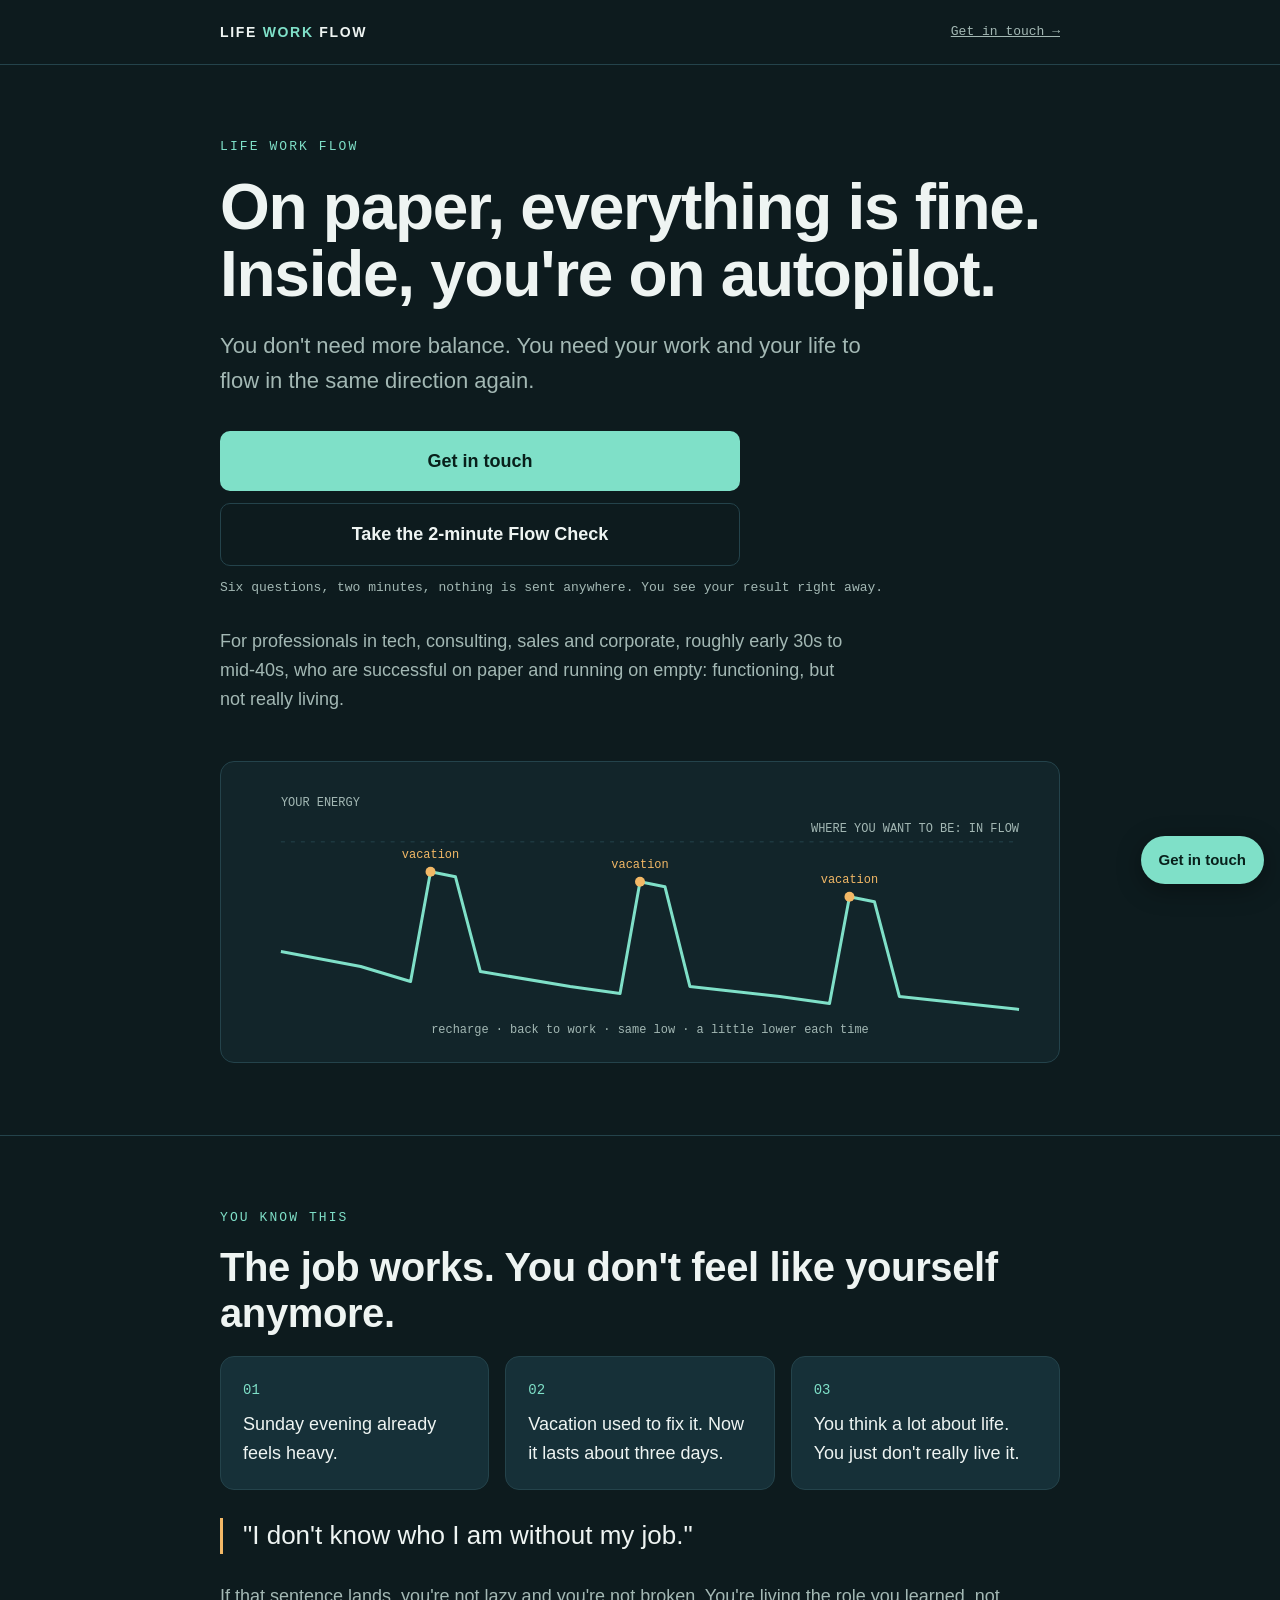
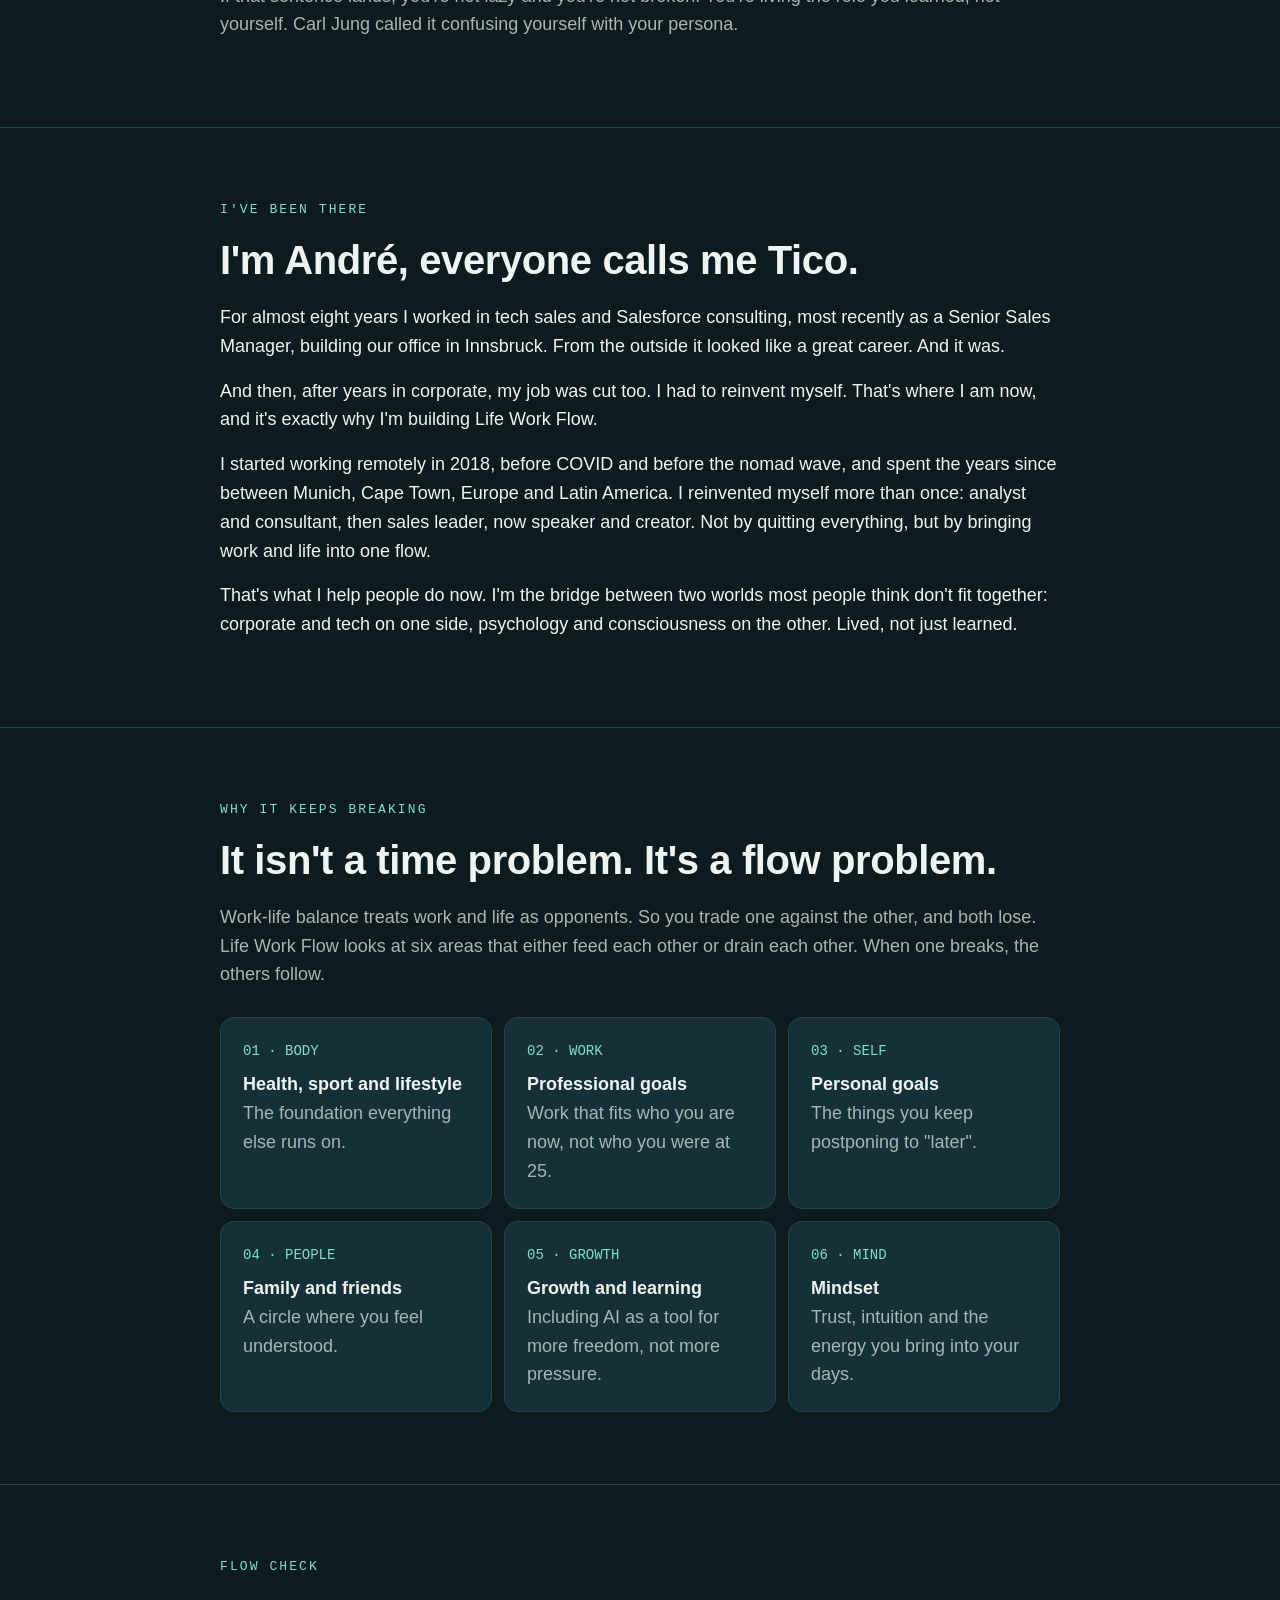
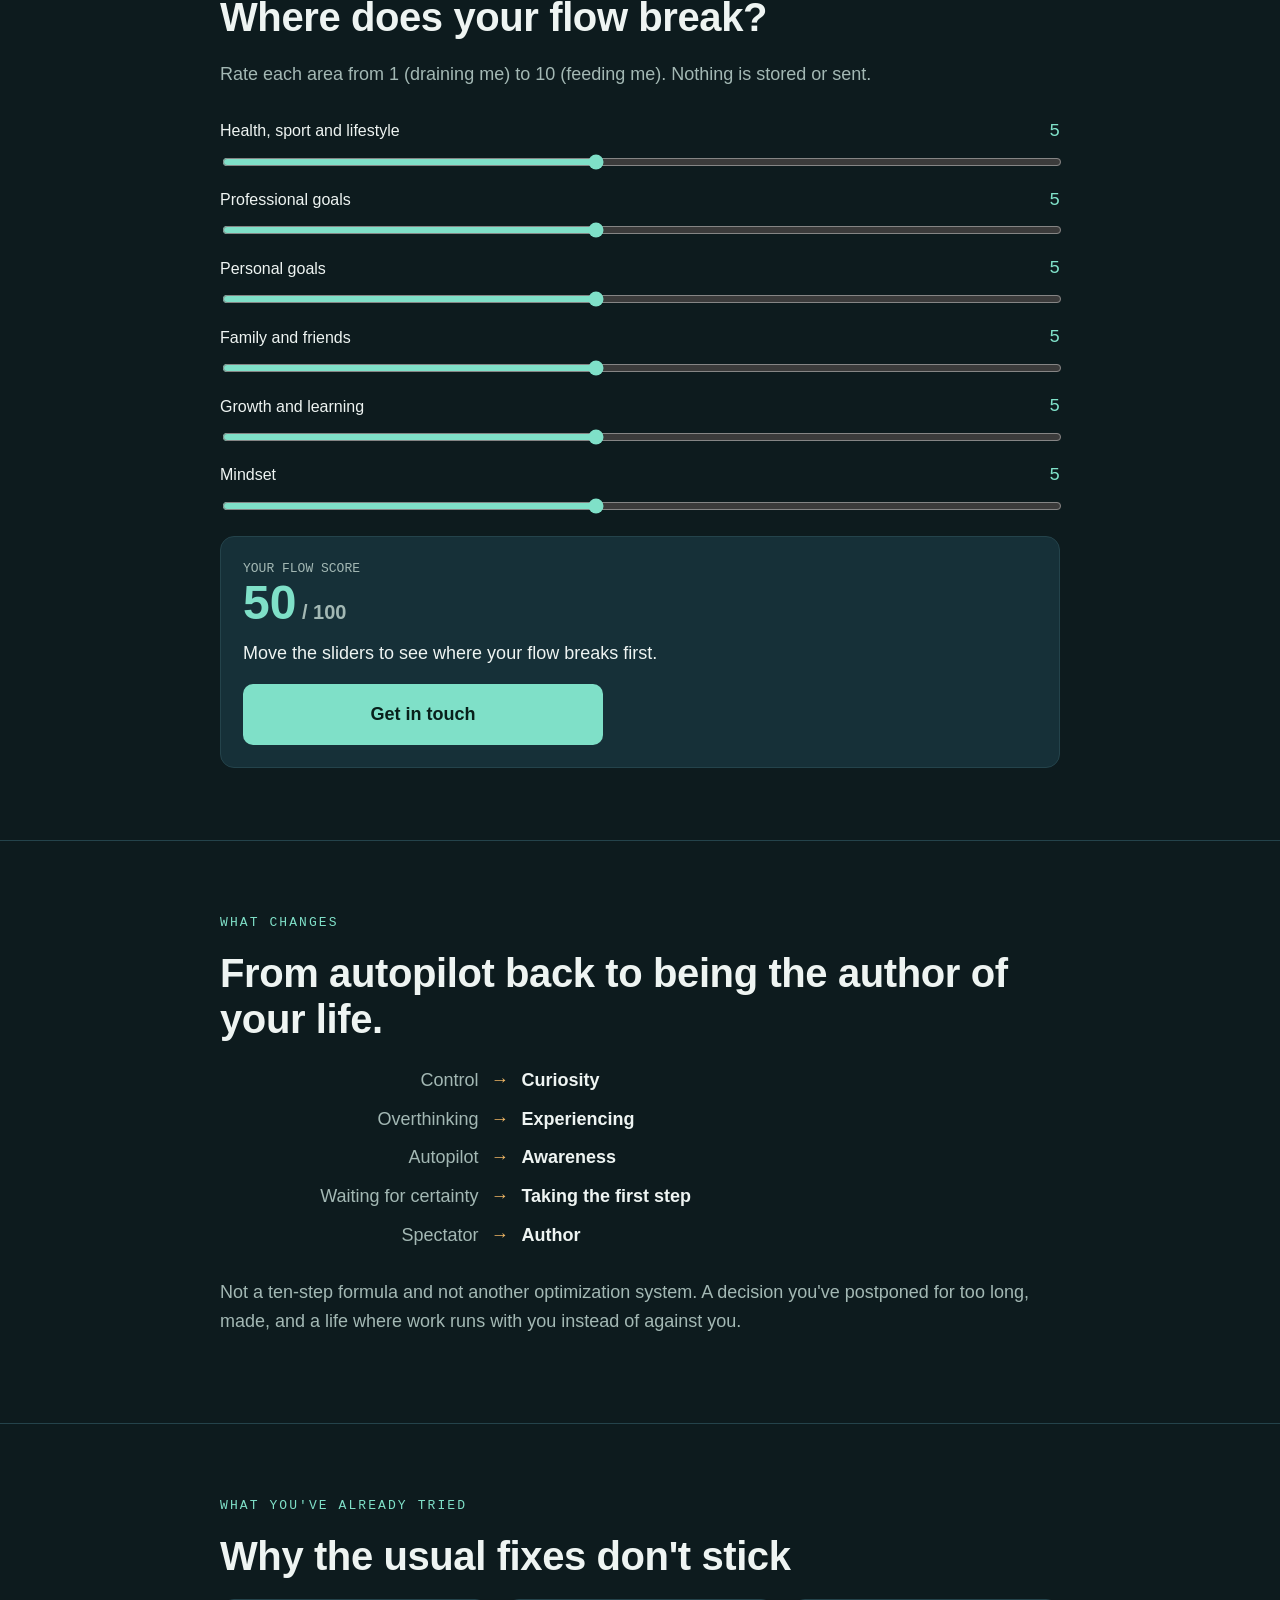
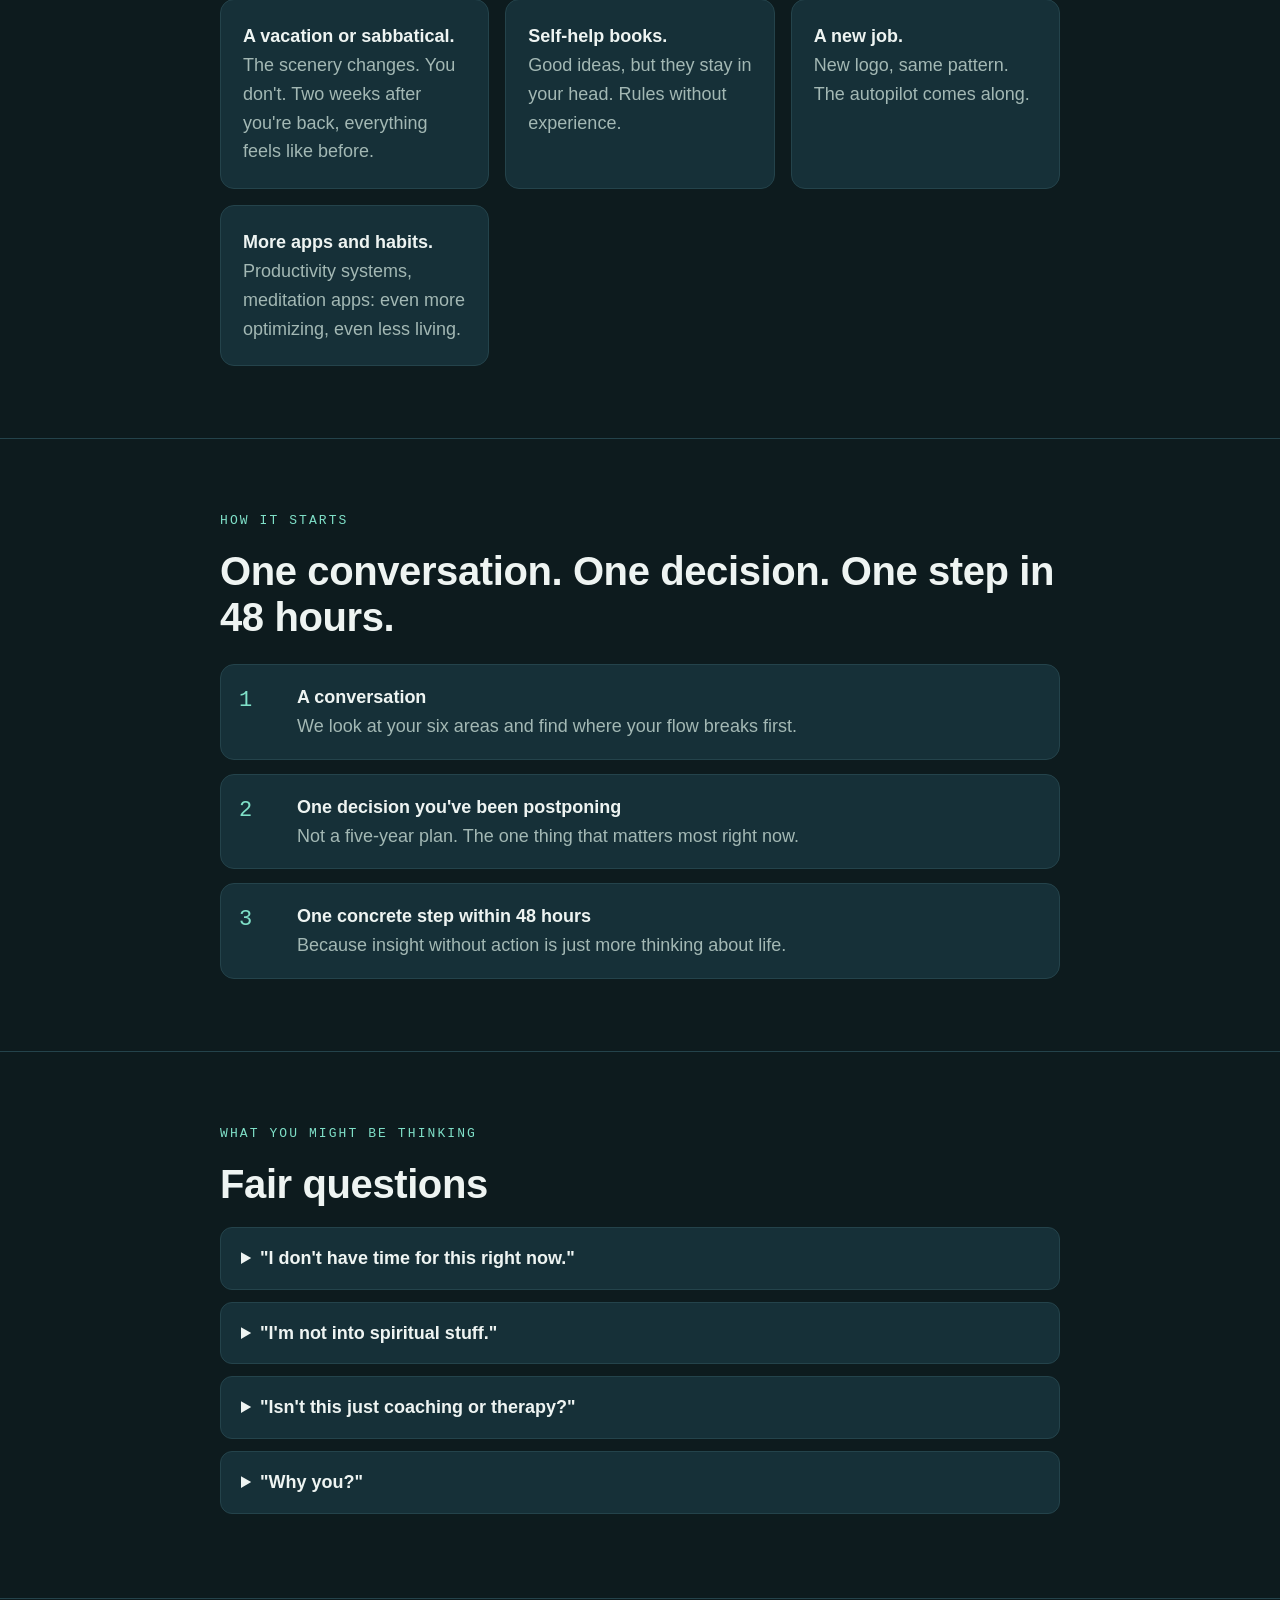
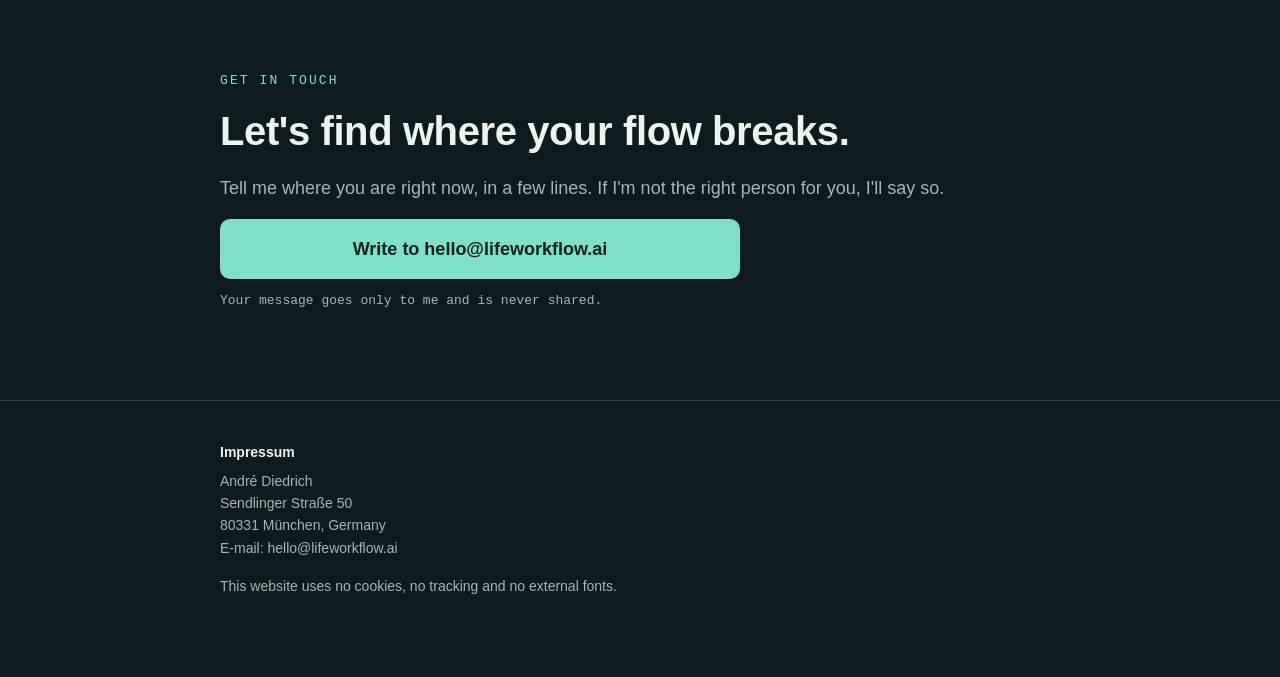
==== index.html @ 4c70ca03 "Life Work Flow landing page" ====
<!doctype html>
<html lang="en">
<head>
  <meta charset="utf-8">
  <meta name="viewport" content="width=device-width, initial-scale=1">
  <title>Life Work Flow · Tico Diedrich</title>
  <meta name="description" content="On paper, everything is fine. Inside, you're on autopilot. Life Work Flow helps successful professionals get off autopilot and bring work and life into one flow.">
  <style>
    :root {
      --bg: #0d1b1e;
      --bg2: #12252a;
      --card: #163038;
      --ink: #eef4f2;
      --muted: #a3b8b4;
      --accent: #7fe0c8;
      --warm: #f2b866;
      --line: #24434b;
      --mono: ui-monospace, "SF Mono", Menlo, Consolas, monospace;
    }
    * { box-sizing: border-box; }
    html { scroll-behavior: smooth; }
    body {
      margin: 0; background: var(--bg); color: var(--ink);
      font-family: -apple-system, BlinkMacSystemFont, "Segoe UI", Roboto, "Helvetica Neue", Arial, sans-serif;
      font-size: 18px; line-height: 1.6;
    }
    a { color: var(--accent); }
    .wrap { max-width: 880px; margin: 0 auto; padding: 0 20px; }
    header.top { border-bottom: 1px solid var(--line); }
    header.top .wrap { display: flex; justify-content: space-between; align-items: center; height: 64px; }
    .brand { font-weight: 700; letter-spacing: .12em; font-size: 14px; }
    .brand span { color: var(--accent); }
    section { padding: 72px 0; border-bottom: 1px solid var(--line); }
    .eyebrow { font-family: var(--mono); color: var(--accent); font-size: 13px; letter-spacing: .16em; text-transform: uppercase; margin: 0 0 16px; }
    h1 { font-size: clamp(40px, 7vw, 64px); line-height: 1.05; letter-spacing: -.02em; margin: 0 0 20px; }
    h2 { font-size: clamp(28px, 4.5vw, 40px); line-height: 1.15; margin: 0 0 20px; letter-spacing: -.01em; }
    .lead { font-size: 22px; color: var(--muted); margin: 0 0 32px; max-width: 680px; }
    p { margin: 0 0 16px; }
    .muted { color: var(--muted); }
    .small { font-family: var(--mono); font-size: 13px; color: var(--muted); }
    .btns { display: grid; gap: 12px; max-width: 520px; margin: 0 0 12px; }
    .btn { display: block; text-align: center; padding: 16px 20px; border-radius: 10px; font-weight: 600; text-decoration: none; }
    .btn.primary { background: var(--accent); color: #08201b; }
    .btn.ghost { border: 1px solid var(--line); color: var(--ink); }
    .btn:hover { filter: brightness(1.08); }
    .for { margin-top: 28px; max-width: 640px; }
    .chart { margin-top: 48px; background: var(--bg2); border: 1px solid var(--line); border-radius: 14px; padding: 20px; }
    .chart svg { width: 100%; height: auto; display: block; }
    .grid3 { display: grid; gap: 16px; grid-template-columns: repeat(auto-fit, minmax(230px, 1fr)); }
    .card { background: var(--card); border: 1px solid var(--line); border-radius: 14px; padding: 22px; }
    .num { font-family: var(--mono); color: var(--accent); font-size: 14px; display: block; margin-bottom: 8px; }
    .quote { font-size: 26px; line-height: 1.35; border-left: 3px solid var(--warm); padding-left: 20px; margin: 28px 0; }
    .pillars { display: grid; gap: 12px; grid-template-columns: repeat(auto-fit, minmax(250px, 1fr)); margin-top: 28px; }
    .check { margin-top: 28px; }
    .row { display: grid; grid-template-columns: 1fr 52px; gap: 6px 14px; align-items: center; margin-bottom: 14px; }
    .row label { font-size: 16px; }
    .row output { font-family: var(--mono); color: var(--accent); text-align: right; }
    .row input { grid-column: 1 / -1; width: 100%; accent-color: var(--accent); }
    .result { margin-top: 20px; background: var(--card); border: 1px solid var(--line); border-radius: 14px; padding: 22px; }
    .score { font-size: 48px; font-weight: 700; color: var(--accent); line-height: 1; }
    .shift { display: grid; grid-template-columns: 1fr auto 1fr; gap: 10px 16px; align-items: center; margin-top: 24px; max-width: 560px; }
    .shift .from { color: var(--muted); text-align: right; }
    .shift .arrow { color: var(--warm); font-family: var(--mono); }
    .shift .to { font-weight: 600; }
    .steps { counter-reset: s; display: grid; gap: 14px; margin-top: 24px; }
    .step { display: grid; grid-template-columns: 44px 1fr; gap: 14px; background: var(--card); border: 1px solid var(--line); border-radius: 14px; padding: 18px; }
    .step b { display: block; }
    .step .n { font-family: var(--mono); color: var(--accent); font-size: 22px; }
    details { background: var(--card); border: 1px solid var(--line); border-radius: 12px; padding: 16px 20px; margin-bottom: 12px; }
    summary { cursor: pointer; font-weight: 600; }
    details p { margin: 12px 0 0; color: var(--muted); }
    .final { text-align: left; }
    footer { padding: 40px 0 64px; color: var(--muted); font-size: 14px; }
    footer h3 { color: var(--ink); font-size: 14px; margin: 0 0 6px; }
    .floating { position: fixed; right: 16px; bottom: 16px; background: var(--accent); color: #08201b; padding: 12px 18px; border-radius: 999px; font-weight: 600; text-decoration: none; box-shadow: 0 6px 24px rgba(0,0,0,.35); font-size: 15px; }
    @media (max-width: 520px) { body { font-size: 17px; } .quote { font-size: 22px; } .floating { left: 16px; text-align: center; } }
  </style>
</head>
<body>
  <header class="top">
    <div class="wrap">
      <div class="brand">LIFE <span>WORK</span> FLOW</div>
      <a href="#call" class="small">Get in touch →</a>
    </div>
  </header>

  <!-- 1. Hero -->
  <section>
    <div class="wrap">
      <p class="eyebrow">Life Work Flow</p>
      <h1>On paper, everything is fine.<br>Inside, you're on autopilot.</h1>
      <p class="lead">You don't need more balance. You need your work and your life to flow in the same direction again.</p>
      <div class="btns">
        <a class="btn primary" href="#call">Get in touch</a>
        <a class="btn ghost" href="#check">Take the 2-minute Flow Check</a>
      </div>
      <p class="small">Six questions, two minutes, nothing is sent anywhere. You see your result right away.</p>
      <p class="for muted">For professionals in tech, consulting, sales and corporate, roughly early 30s to mid-40s, who are successful on paper and running on empty: functioning, but not really living.</p>

      <div class="chart" aria-label="Energy over a year: a vacation recharges you, then you crash back to the same low.">
        <svg viewBox="0 0 800 260" role="img">
          <line x1="40" y1="60" x2="780" y2="60" stroke="#24434b" stroke-dasharray="4 6"/>
          <text x="780" y="50" fill="#a3b8b4" font-family="ui-monospace, Menlo, monospace" font-size="12" text-anchor="end">WHERE YOU WANT TO BE: IN FLOW</text>
          <text x="40" y="24" fill="#a3b8b4" font-family="ui-monospace, Menlo, monospace" font-size="12">YOUR ENERGY</text>
          <polyline fill="none" stroke="#7fe0c8" stroke-width="3" stroke-linejoin="round"
            points="40,170 120,185 170,200 190,90 215,95 240,190 330,205 380,212 400,100 425,105 450,205 540,215 590,222 610,115 635,120 660,215 780,228"/>
          <g fill="#f2b866" font-family="ui-monospace, Menlo, monospace" font-size="12" text-anchor="middle">
            <circle cx="190" cy="90" r="5"/><text x="190" y="76">vacation</text>
            <circle cx="400" cy="100" r="5"/><text x="400" y="86">vacation</text>
            <circle cx="610" cy="115" r="5"/><text x="610" y="101">vacation</text>
          </g>
          <text x="410" y="252" fill="#a3b8b4" font-family="ui-monospace, Menlo, monospace" font-size="12" text-anchor="middle">recharge · back to work · same low · a little lower each time</text>
        </svg>
      </div>
    </div>
  </section>

  <!-- 2. Recognition -->
  <section>
    <div class="wrap">
      <p class="eyebrow">You know this</p>
      <h2>The job works. You don't feel like yourself anymore.</h2>
      <div class="grid3">
        <div class="card"><span class="num">01</span>Sunday evening already feels heavy.</div>
        <div class="card"><span class="num">02</span>Vacation used to fix it. Now it lasts about three days.</div>
        <div class="card"><span class="num">03</span>You think a lot about life. You just don't really live it.</div>
      </div>
      <p class="quote">"I don't know who I am without my job."</p>
      <p class="muted">If that sentence lands, you're not lazy and you're not broken. You're living the role you learned, not yourself. Carl Jung called it confusing yourself with your persona.</p>
    </div>
  </section>

  <!-- 3. Story -->
  <section>
    <div class="wrap">
      <p class="eyebrow">I've been there</p>
      <h2>I'm André, everyone calls me Tico.</h2>
      <p>For almost eight years I worked in tech sales and Salesforce consulting, most recently as a Senior Sales Manager, building our office in Innsbruck. From the outside it looked like a great career. And it was.</p>
      <p>And then, after years in corporate, my job was cut too. I had to reinvent myself. That's where I am now, and it's exactly why I'm building Life Work Flow.</p>
      <p>I started working remotely in 2018, before COVID and before the nomad wave, and spent the years since between Munich, Cape Town, Europe and Latin America. I reinvented myself more than once: analyst and consultant, then sales leader, now speaker and creator. Not by quitting everything, but by bringing work and life into one flow.</p>
      <p>That's what I help people do now. I'm the bridge between two worlds most people think don't fit together: corporate and tech on one side, psychology and consciousness on the other. Lived, not just learned.</p>
    </div>
  </section>

  <!-- 4. The model -->
  <section>
    <div class="wrap">
      <p class="eyebrow">Why it keeps breaking</p>
      <h2>It isn't a time problem. It's a flow problem.</h2>
      <p class="muted">Work-life balance treats work and life as opponents. So you trade one against the other, and both lose. Life Work Flow looks at six areas that either feed each other or drain each other. When one breaks, the others follow.</p>
      <div class="pillars">
        <div class="card"><span class="num">01 · BODY</span><b>Health, sport and lifestyle</b><br><span class="muted">The foundation everything else runs on.</span></div>
        <div class="card"><span class="num">02 · WORK</span><b>Professional goals</b><br><span class="muted">Work that fits who you are now, not who you were at 25.</span></div>
        <div class="card"><span class="num">03 · SELF</span><b>Personal goals</b><br><span class="muted">The things you keep postponing to "later".</span></div>
        <div class="card"><span class="num">04 · PEOPLE</span><b>Family and friends</b><br><span class="muted">A circle where you feel understood.</span></div>
        <div class="card"><span class="num">05 · GROWTH</span><b>Growth and learning</b><br><span class="muted">Including AI as a tool for more freedom, not more pressure.</span></div>
        <div class="card"><span class="num">06 · MIND</span><b>Mindset</b><br><span class="muted">Trust, intuition and the energy you bring into your days.</span></div>
      </div>
    </div>
  </section>

  <!-- 5. Flow Check -->
  <section id="check">
    <div class="wrap">
      <p class="eyebrow">Flow Check</p>
      <h2>Where does your flow break?</h2>
      <p class="muted">Rate each area from 1 (draining me) to 10 (feeding me). Nothing is stored or sent.</p>
      <form class="check" id="flowcheck" oninput="updateCheck()">
        <div class="row"><label for="p1">Health, sport and lifestyle</label><output id="o1">5</output><input type="range" id="p1" min="1" max="10" value="5"></div>
        <div class="row"><label for="p2">Professional goals</label><output id="o2">5</output><input type="range" id="p2" min="1" max="10" value="5"></div>
        <div class="row"><label for="p3">Personal goals</label><output id="o3">5</output><input type="range" id="p3" min="1" max="10" value="5"></div>
        <div class="row"><label for="p4">Family and friends</label><output id="o4">5</output><input type="range" id="p4" min="1" max="10" value="5"></div>
        <div class="row"><label for="p5">Growth and learning</label><output id="o5">5</output><input type="range" id="p5" min="1" max="10" value="5"></div>
        <div class="row"><label for="p6">Mindset</label><output id="o6">5</output><input type="range" id="p6" min="1" max="10" value="5"></div>
      </form>
      <div class="result">
        <div class="small">YOUR FLOW SCORE</div>
        <div class="score"><span id="score">50</span><span class="muted" style="font-size:20px"> / 100</span></div>
        <p id="advice" style="margin-top:12px">Move the sliders to see where your flow breaks first.</p>
        <a class="btn primary" href="#call" style="max-width:360px;margin-top:12px">Get in touch</a>
      </div>
    </div>
  </section>

  <!-- 6. Before / after -->
  <section>
    <div class="wrap">
      <p class="eyebrow">What changes</p>
      <h2>From autopilot back to being the author of your life.</h2>
      <div class="shift">
        <span class="from">Control</span><span class="arrow">→</span><span class="to">Curiosity</span>
        <span class="from">Overthinking</span><span class="arrow">→</span><span class="to">Experiencing</span>
        <span class="from">Autopilot</span><span class="arrow">→</span><span class="to">Awareness</span>
        <span class="from">Waiting for certainty</span><span class="arrow">→</span><span class="to">Taking the first step</span>
        <span class="from">Spectator</span><span class="arrow">→</span><span class="to">Author</span>
      </div>
      <p class="muted" style="margin-top:28px">Not a ten-step formula and not another optimization system. A decision you've postponed for too long, made, and a life where work runs with you instead of against you.</p>
    </div>
  </section>

  <!-- 7. What you've tried -->
  <section>
    <div class="wrap">
      <p class="eyebrow">What you've already tried</p>
      <h2>Why the usual fixes don't stick</h2>
      <div class="grid3">
        <div class="card"><b>A vacation or sabbatical.</b><br><span class="muted">The scenery changes. You don't. Two weeks after you're back, everything feels like before.</span></div>
        <div class="card"><b>Self-help books.</b><br><span class="muted">Good ideas, but they stay in your head. Rules without experience.</span></div>
        <div class="card"><b>A new job.</b><br><span class="muted">New logo, same pattern. The autopilot comes along.</span></div>
        <div class="card"><b>More apps and habits.</b><br><span class="muted">Productivity systems, meditation apps: even more optimizing, even less living.</span></div>
      </div>
    </div>
  </section>

  <!-- 8. How it works -->
  <section>
    <div class="wrap">
      <p class="eyebrow">How it starts</p>
      <h2>One conversation. One decision. One step in 48 hours.</h2>
      <div class="steps">
        <div class="step"><span class="n">1</span><div><b>A conversation</b><span class="muted">We look at your six areas and find where your flow breaks first.</span></div></div>
        <div class="step"><span class="n">2</span><div><b>One decision you've been postponing</b><span class="muted">Not a five-year plan. The one thing that matters most right now.</span></div></div>
        <div class="step"><span class="n">3</span><div><b>One concrete step within 48 hours</b><span class="muted">Because insight without action is just more thinking about life.</span></div></div>
      </div>
    </div>
  </section>

  <!-- 9. Objections -->
  <section>
    <div class="wrap">
      <p class="eyebrow">What you might be thinking</p>
      <h2>Fair questions</h2>
      <details><summary>"I don't have time for this right now."</summary><p>That's usually the clearest sign. If there's no room for one honest conversation, the autopilot is already running the show. We start with what gives you energy back fastest.</p></details>
      <details><summary>"I'm not into spiritual stuff."</summary><p>Neither is this, at least not the vague kind. It's grounded in psychology (Jung, archetypes, the hero's journey) and in a very practical question: what does your week actually look like?</p></details>
      <details><summary>"Isn't this just coaching or therapy?"</summary><p>Therapy works on what's broken and on the past. Most coaching sells hustle and optimization. Life Work Flow is for people who have "nothing wrong" and still feel something missing, and it looks forward.</p></details>
      <details><summary>"Why you?"</summary><p>Because I lived it inside a real career, not instead of one. Remote since 2018, sales leader, years across three continents, and more than one reinvention. I know both worlds, and I'll tell you honestly if I'm not the right person for you.</p></details>
    </div>
  </section>

  <!-- 10. Final CTA -->
  <section id="call" class="final">
    <div class="wrap">
      <p class="eyebrow">Get in touch</p>
      <h2>Let's find where your flow breaks.</h2>
      <p class="muted">Tell me where you are right now, in a few lines. If I'm not the right person for you, I'll say so.</p>
      <div class="btns">
        <a class="btn primary" href="mailto:hello@lifeworkflow.ai?subject=Life%20Work%20Flow">Write to hello@lifeworkflow.ai</a>
      </div>
      <p class="small">Your message goes only to me and is never shared.</p>
    </div>
  </section>

  <footer>
    <div class="wrap">
      <h3>Impressum</h3>
      <p>André Diedrich<br>Sendlinger Straße 50<br>80331 München, Germany<br>E-mail: hello@lifeworkflow.ai</p>
      <p>This website uses no cookies, no tracking and no external fonts.</p>
    </div>
  </footer>

  <a class="floating" href="#call">Get in touch</a>

  <script>
    const names = ["Health, sport and lifestyle", "Professional goals", "Personal goals", "Family and friends", "Growth and learning", "Mindset"];
    function updateCheck() {
      let sum = 0, low = 0, lowVal = 11;
      for (let i = 1; i <= 6; i++) {
        const v = +document.getElementById("p" + i).value;
        document.getElementById("o" + i).textContent = v;
        sum += v;
        if (v < lowVal) { lowVal = v; low = i - 1; }
      }
      const score = Math.round(sum / 60 * 100);
      document.getElementById("score").textContent = score;
      let msg;
      if (score >= 75) msg = "You're mostly in flow. Your lowest area is " + names[low] + ". That's where your next step lies.";
      else if (score >= 50) msg = "Parts of your life feed you, parts drain you. Your flow breaks first at " + names[low] + ".";
      else msg = "You're running on reserve. Start with " + names[low] + ": when it moves, the others follow.";
      document.getElementById("advice").textContent = msg;
    }
  </script>
</body>
</html>
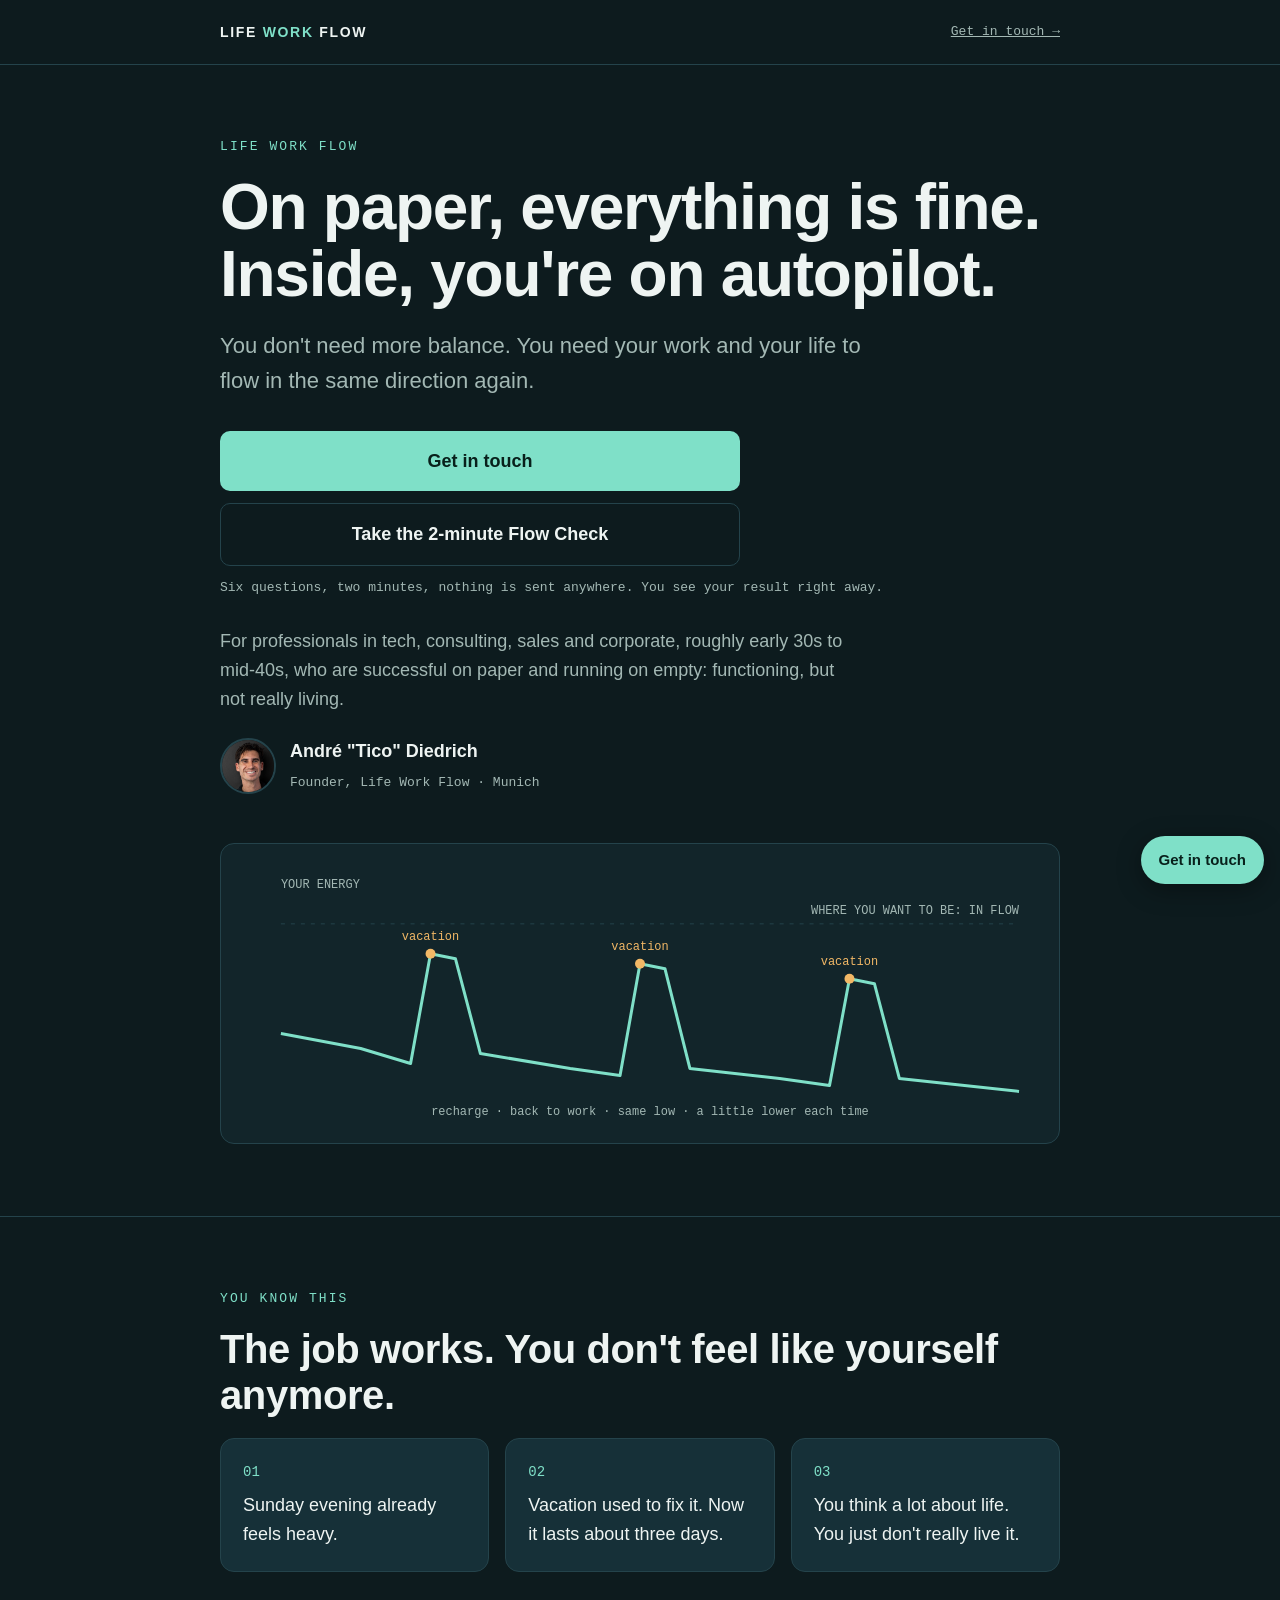
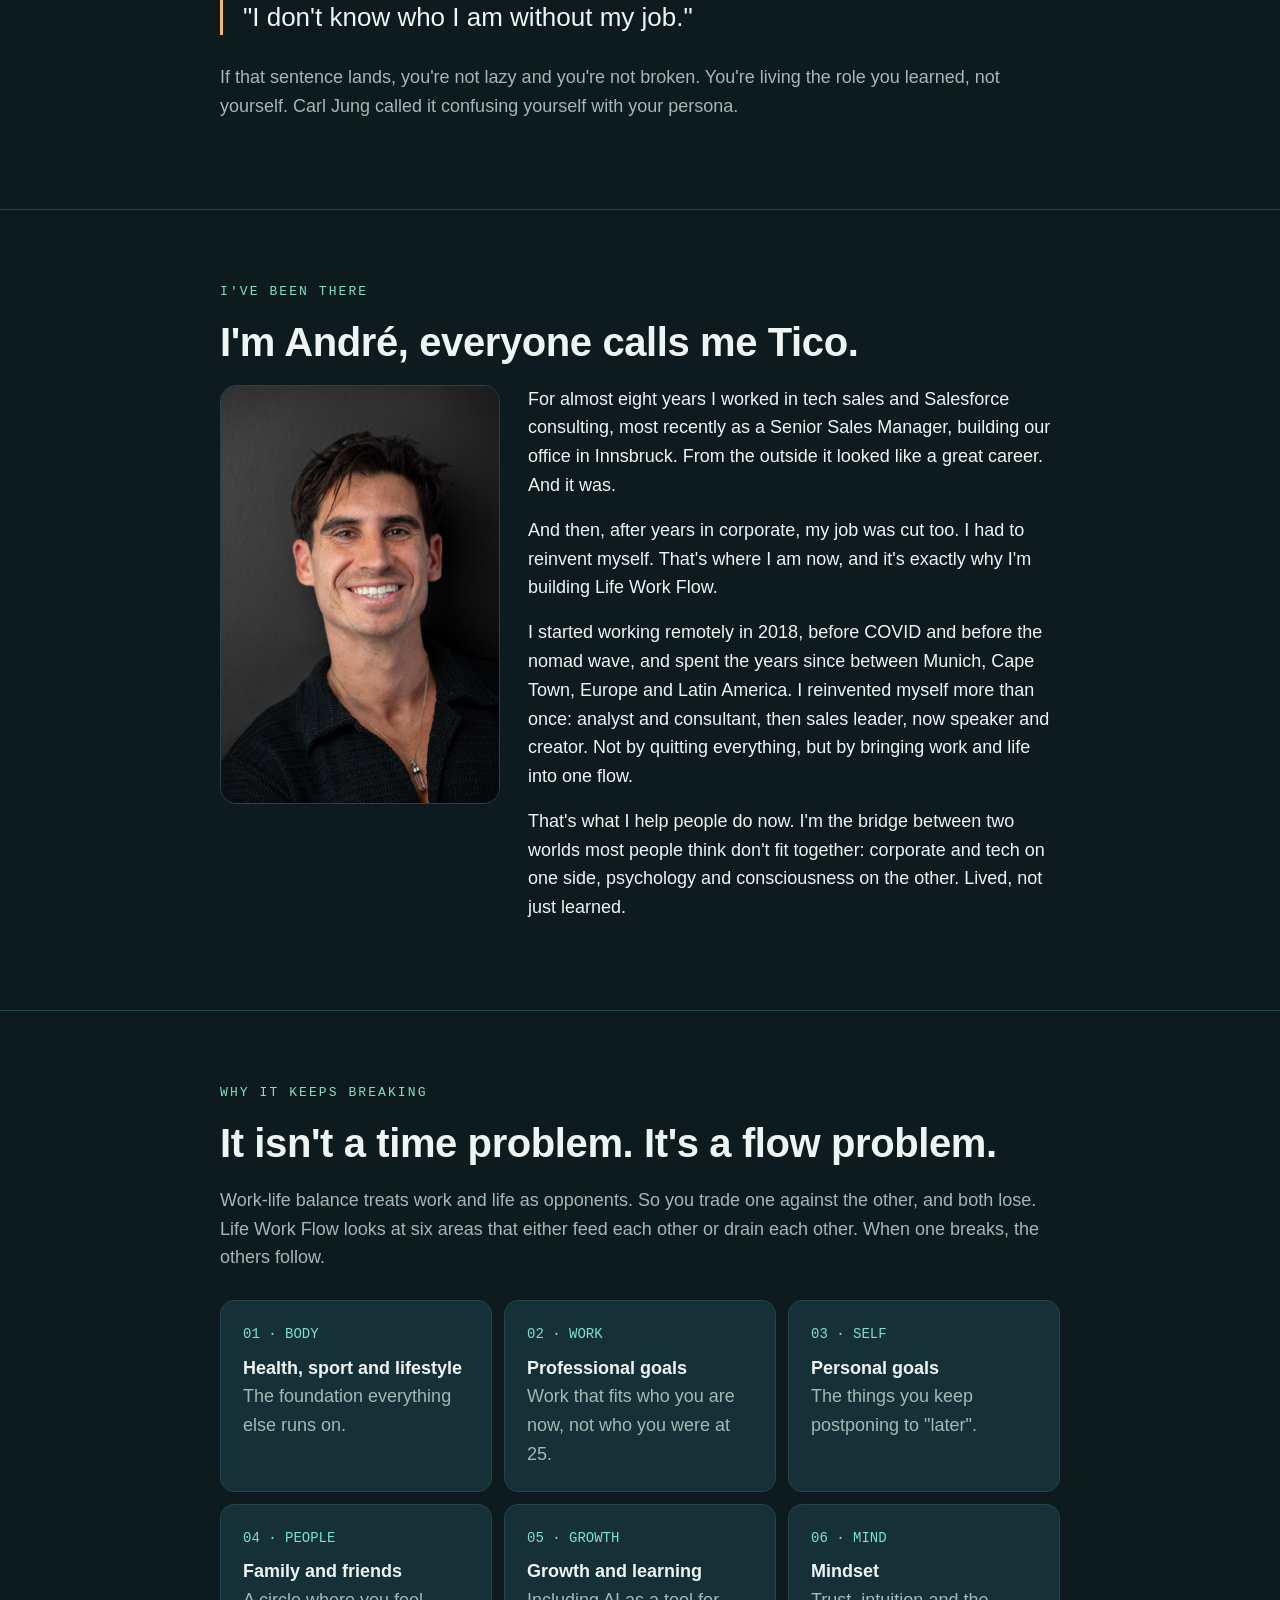
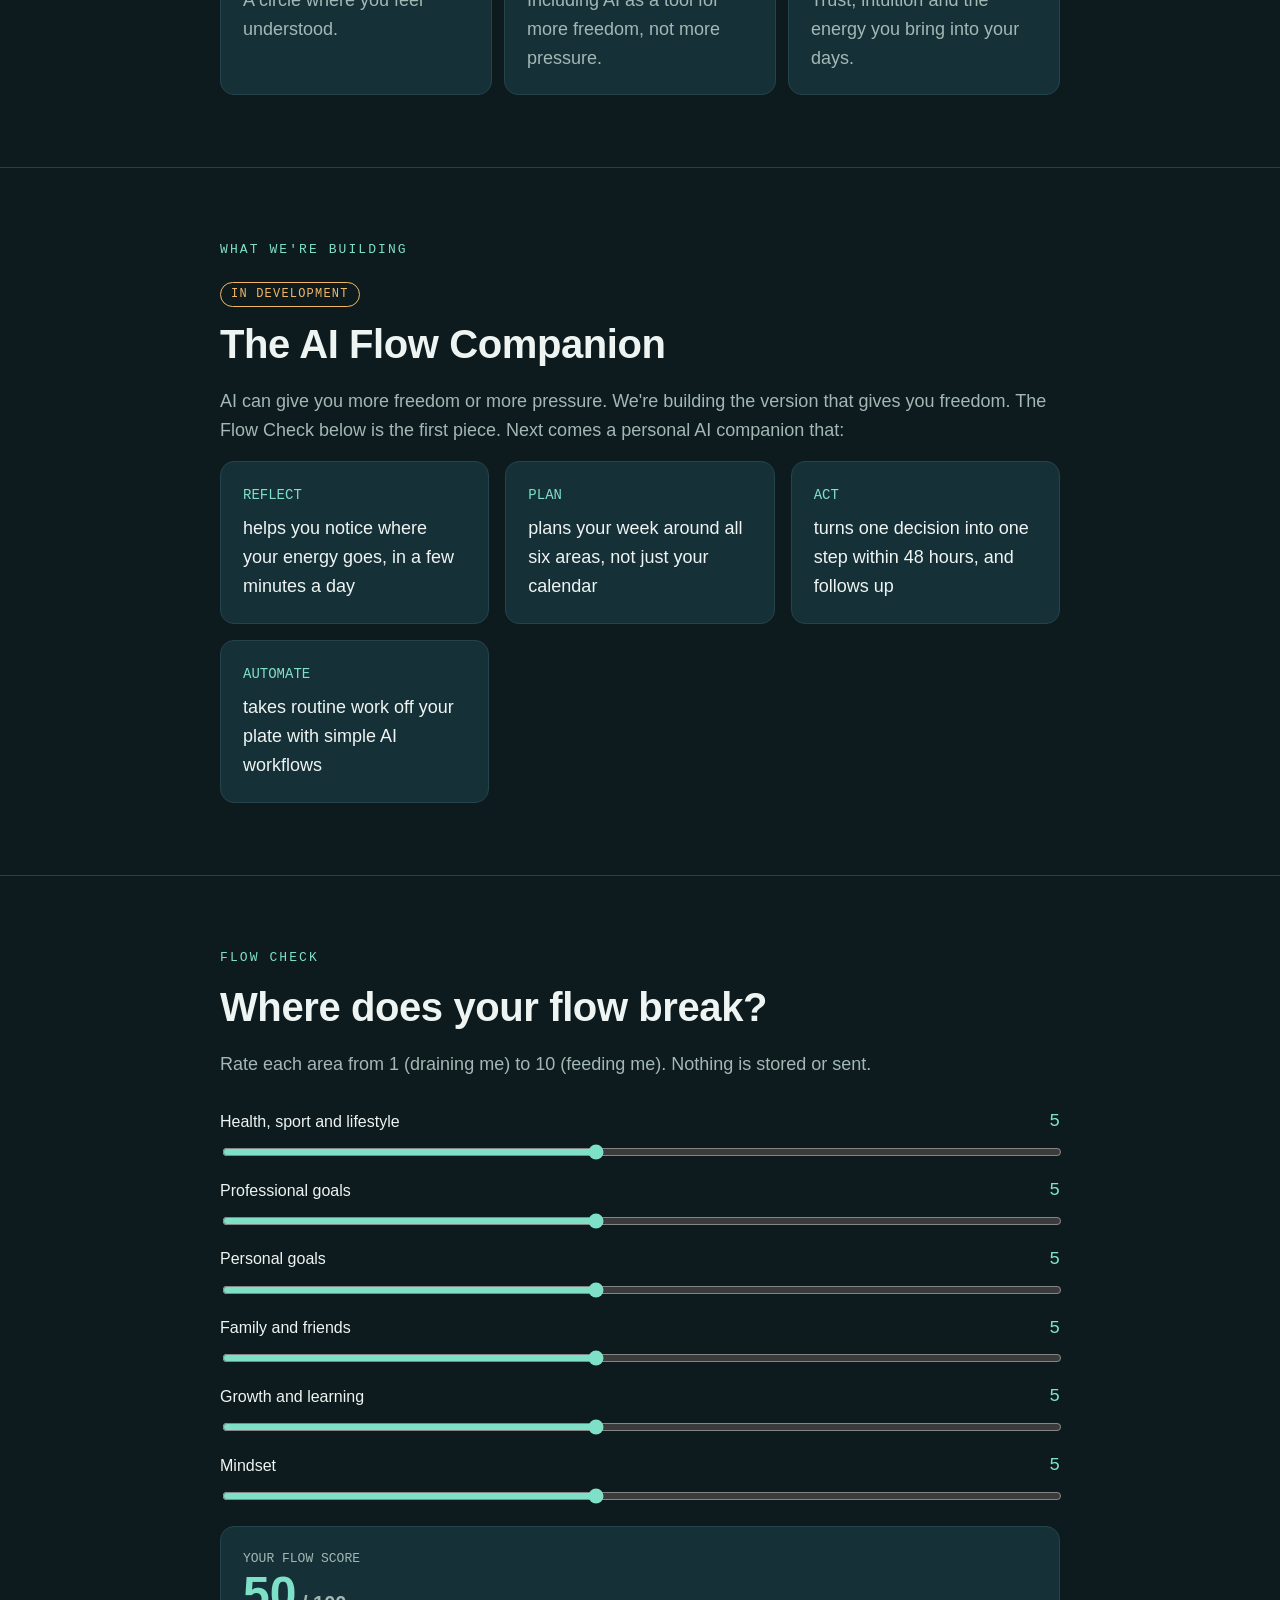
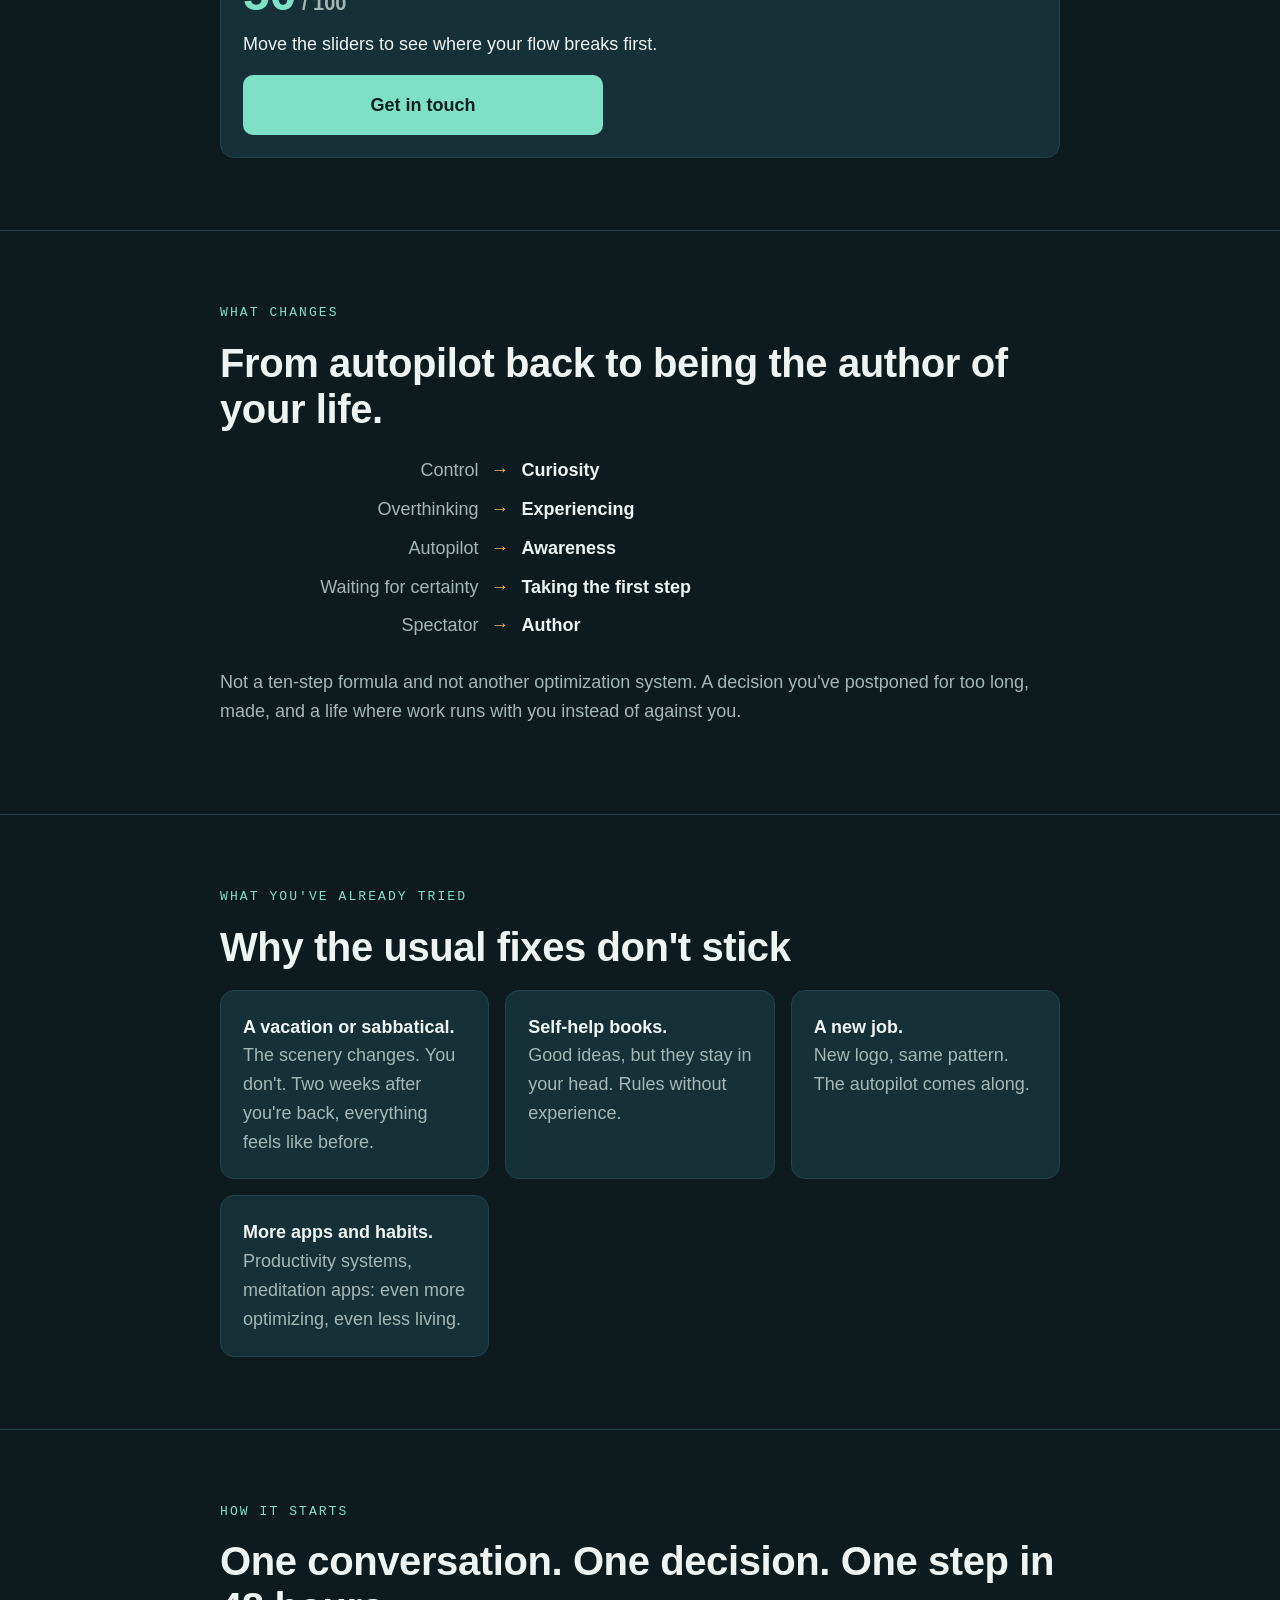
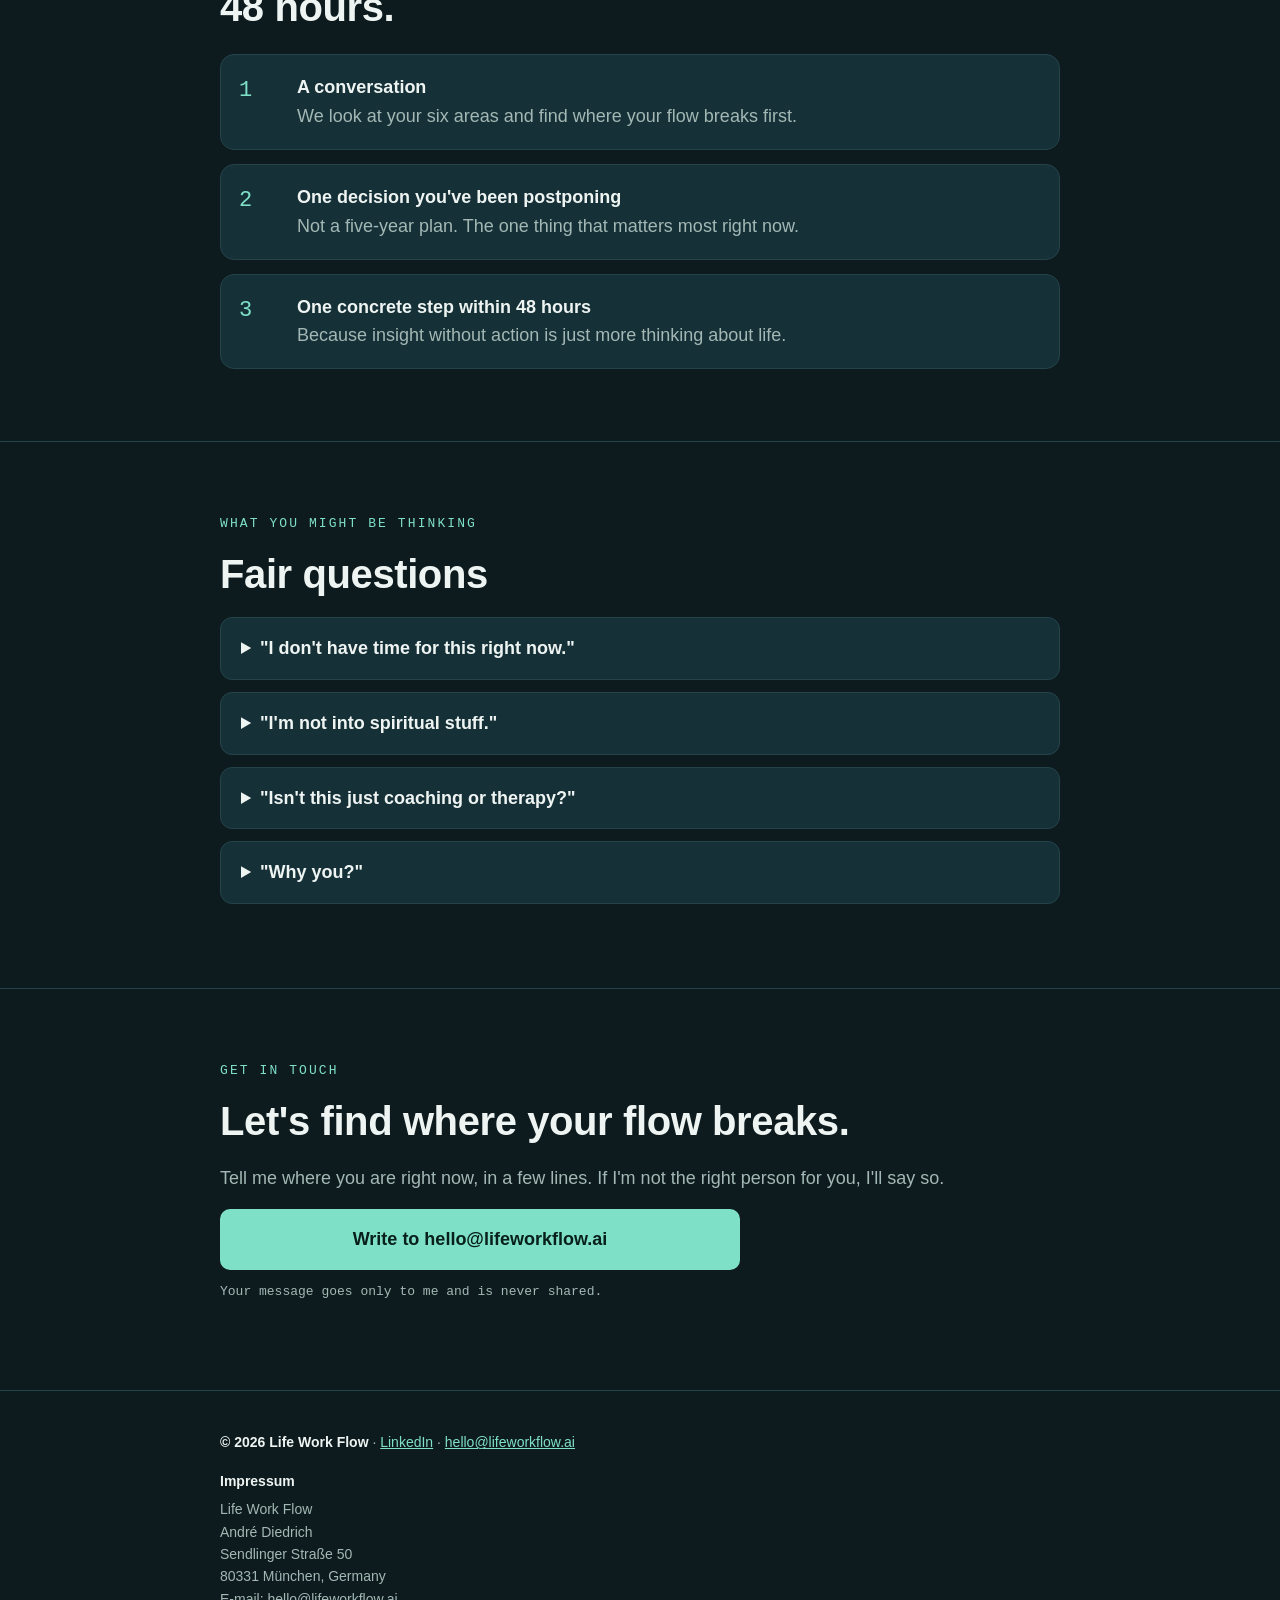
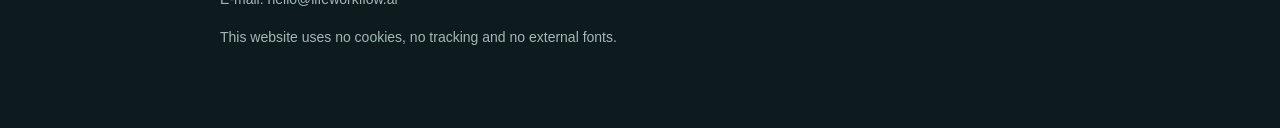
==== commit 4df430c0: "Add founder photo, AI Flow Companion section, footer with LinkedIn and company name" ====
--- a/index.html
+++ b/index.html
@@ -70,6 +70,12 @@
     summary { cursor: pointer; font-weight: 600; }
     details p { margin: 12px 0 0; color: var(--muted); }
     .final { text-align: left; }
+    .byline { display: flex; align-items: center; gap: 14px; margin-top: 24px; }
+    .byline img { width: 56px; height: 56px; border-radius: 50%; object-fit: cover; object-position: 50% 25%; border: 2px solid var(--line); }
+    .story { display: grid; gap: 28px; grid-template-columns: 280px 1fr; align-items: start; }
+    .story img { width: 100%; border-radius: 16px; border: 1px solid var(--line); display: block; }
+    @media (max-width: 720px) { .story { grid-template-columns: 1fr; } .story img { max-width: 320px; } }
+    .badge { display: inline-block; font-family: var(--mono); font-size: 12px; letter-spacing: .1em; color: var(--warm); border: 1px solid var(--warm); border-radius: 999px; padding: 2px 10px; margin-bottom: 14px; }
     footer { padding: 40px 0 64px; color: var(--muted); font-size: 14px; }
     footer h3 { color: var(--ink); font-size: 14px; margin: 0 0 6px; }
     .floating { position: fixed; right: 16px; bottom: 16px; background: var(--accent); color: #08201b; padding: 12px 18px; border-radius: 999px; font-weight: 600; text-decoration: none; box-shadow: 0 6px 24px rgba(0,0,0,.35); font-size: 15px; }
@@ -96,6 +102,10 @@
       </div>
       <p class="small">Six questions, two minutes, nothing is sent anywhere. You see your result right away.</p>
       <p class="for muted">For professionals in tech, consulting, sales and corporate, roughly early 30s to mid-40s, who are successful on paper and running on empty: functioning, but not really living.</p>
+      <div class="byline">
+        <img src="tico.jpg" alt="André Tico Diedrich">
+        <div><b>André "Tico" Diedrich</b><br><span class="small">Founder, Life Work Flow · Munich</span></div>
+      </div>
 
       <div class="chart" aria-label="Energy over a year: a vacation recharges you, then you crash back to the same low.">
         <svg viewBox="0 0 800 260" role="img">
@@ -135,10 +145,15 @@
     <div class="wrap">
       <p class="eyebrow">I've been there</p>
       <h2>I'm André, everyone calls me Tico.</h2>
+      <div class="story">
+      <img src="tico.jpg" alt="Portrait of André Tico Diedrich, founder of Life Work Flow">
+      <div>
       <p>For almost eight years I worked in tech sales and Salesforce consulting, most recently as a Senior Sales Manager, building our office in Innsbruck. From the outside it looked like a great career. And it was.</p>
       <p>And then, after years in corporate, my job was cut too. I had to reinvent myself. That's where I am now, and it's exactly why I'm building Life Work Flow.</p>
       <p>I started working remotely in 2018, before COVID and before the nomad wave, and spent the years since between Munich, Cape Town, Europe and Latin America. I reinvented myself more than once: analyst and consultant, then sales leader, now speaker and creator. Not by quitting everything, but by bringing work and life into one flow.</p>
       <p>That's what I help people do now. I'm the bridge between two worlds most people think don't fit together: corporate and tech on one side, psychology and consciousness on the other. Lived, not just learned.</p>
+      </div>
+      </div>
     </div>
   </section>
 
@@ -155,6 +170,22 @@
         <div class="card"><span class="num">04 · PEOPLE</span><b>Family and friends</b><br><span class="muted">A circle where you feel understood.</span></div>
         <div class="card"><span class="num">05 · GROWTH</span><b>Growth and learning</b><br><span class="muted">Including AI as a tool for more freedom, not more pressure.</span></div>
         <div class="card"><span class="num">06 · MIND</span><b>Mindset</b><br><span class="muted">Trust, intuition and the energy you bring into your days.</span></div>
+      </div>
+    </div>
+  </section>
+
+  <!-- 4b. AI product -->
+  <section>
+    <div class="wrap">
+      <p class="eyebrow">What we're building</p>
+      <span class="badge">IN DEVELOPMENT</span>
+      <h2>The AI Flow Companion</h2>
+      <p class="muted">AI can give you more freedom or more pressure. We're building the version that gives you freedom. The Flow Check below is the first piece. Next comes a personal AI companion that:</p>
+      <div class="grid3">
+        <div class="card"><span class="num">REFLECT</span>helps you notice where your energy goes, in a few minutes a day</div>
+        <div class="card"><span class="num">PLAN</span>plans your week around all six areas, not just your calendar</div>
+        <div class="card"><span class="num">ACT</span>turns one decision into one step within 48 hours, and follows up</div>
+        <div class="card"><span class="num">AUTOMATE</span>takes routine work off your plate with simple AI workflows</div>
       </div>
     </div>
   </section>
@@ -252,8 +283,9 @@
 
   <footer>
     <div class="wrap">
+      <p><b style="color:var(--ink)">© 2026 Life Work Flow</b> · <a href="https://www.linkedin.com/in/andrediedrich/" target="_blank" rel="noopener">LinkedIn</a> · <a href="mailto:hello@lifeworkflow.ai">hello@lifeworkflow.ai</a></p>
       <h3>Impressum</h3>
-      <p>André Diedrich<br>Sendlinger Straße 50<br>80331 München, Germany<br>E-mail: hello@lifeworkflow.ai</p>
+      <p>Life Work Flow<br>André Diedrich<br>Sendlinger Straße 50<br>80331 München, Germany<br>E-mail: hello@lifeworkflow.ai</p>
       <p>This website uses no cookies, no tracking and no external fonts.</p>
     </div>
   </footer>
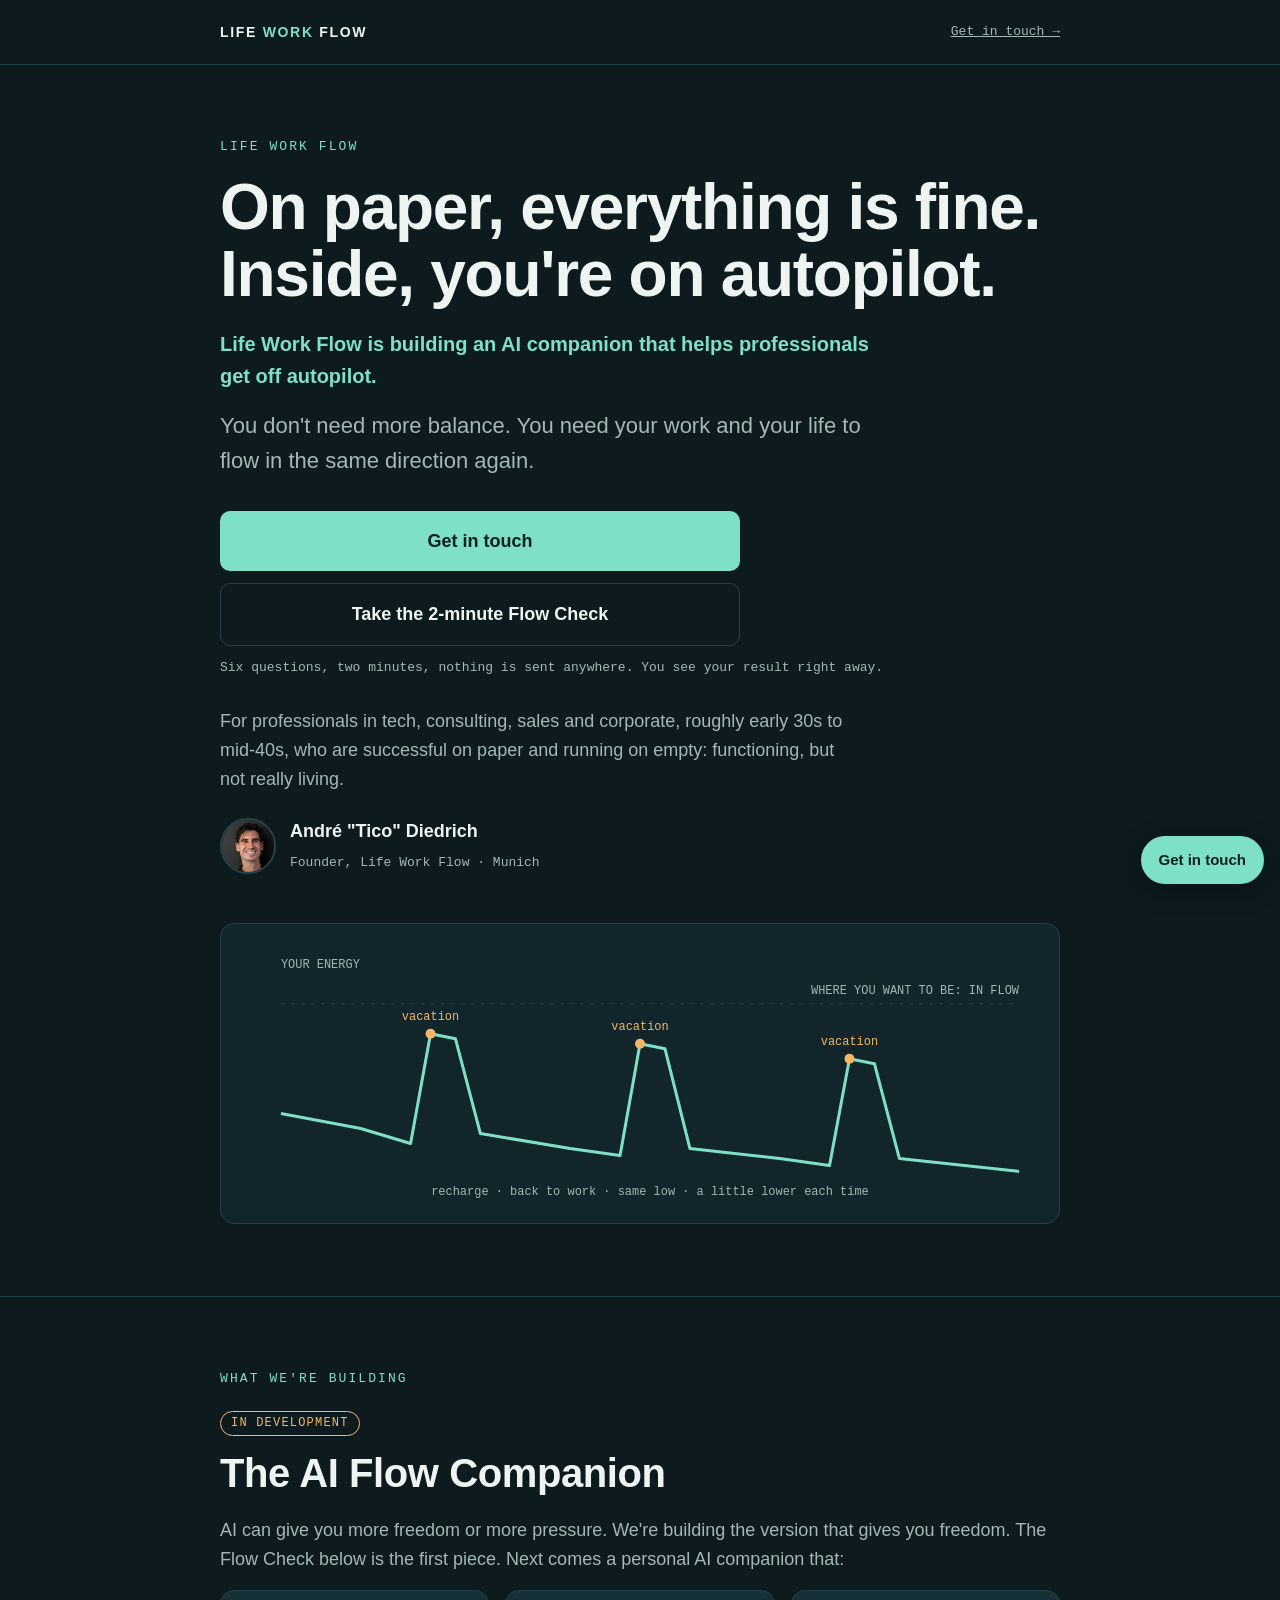
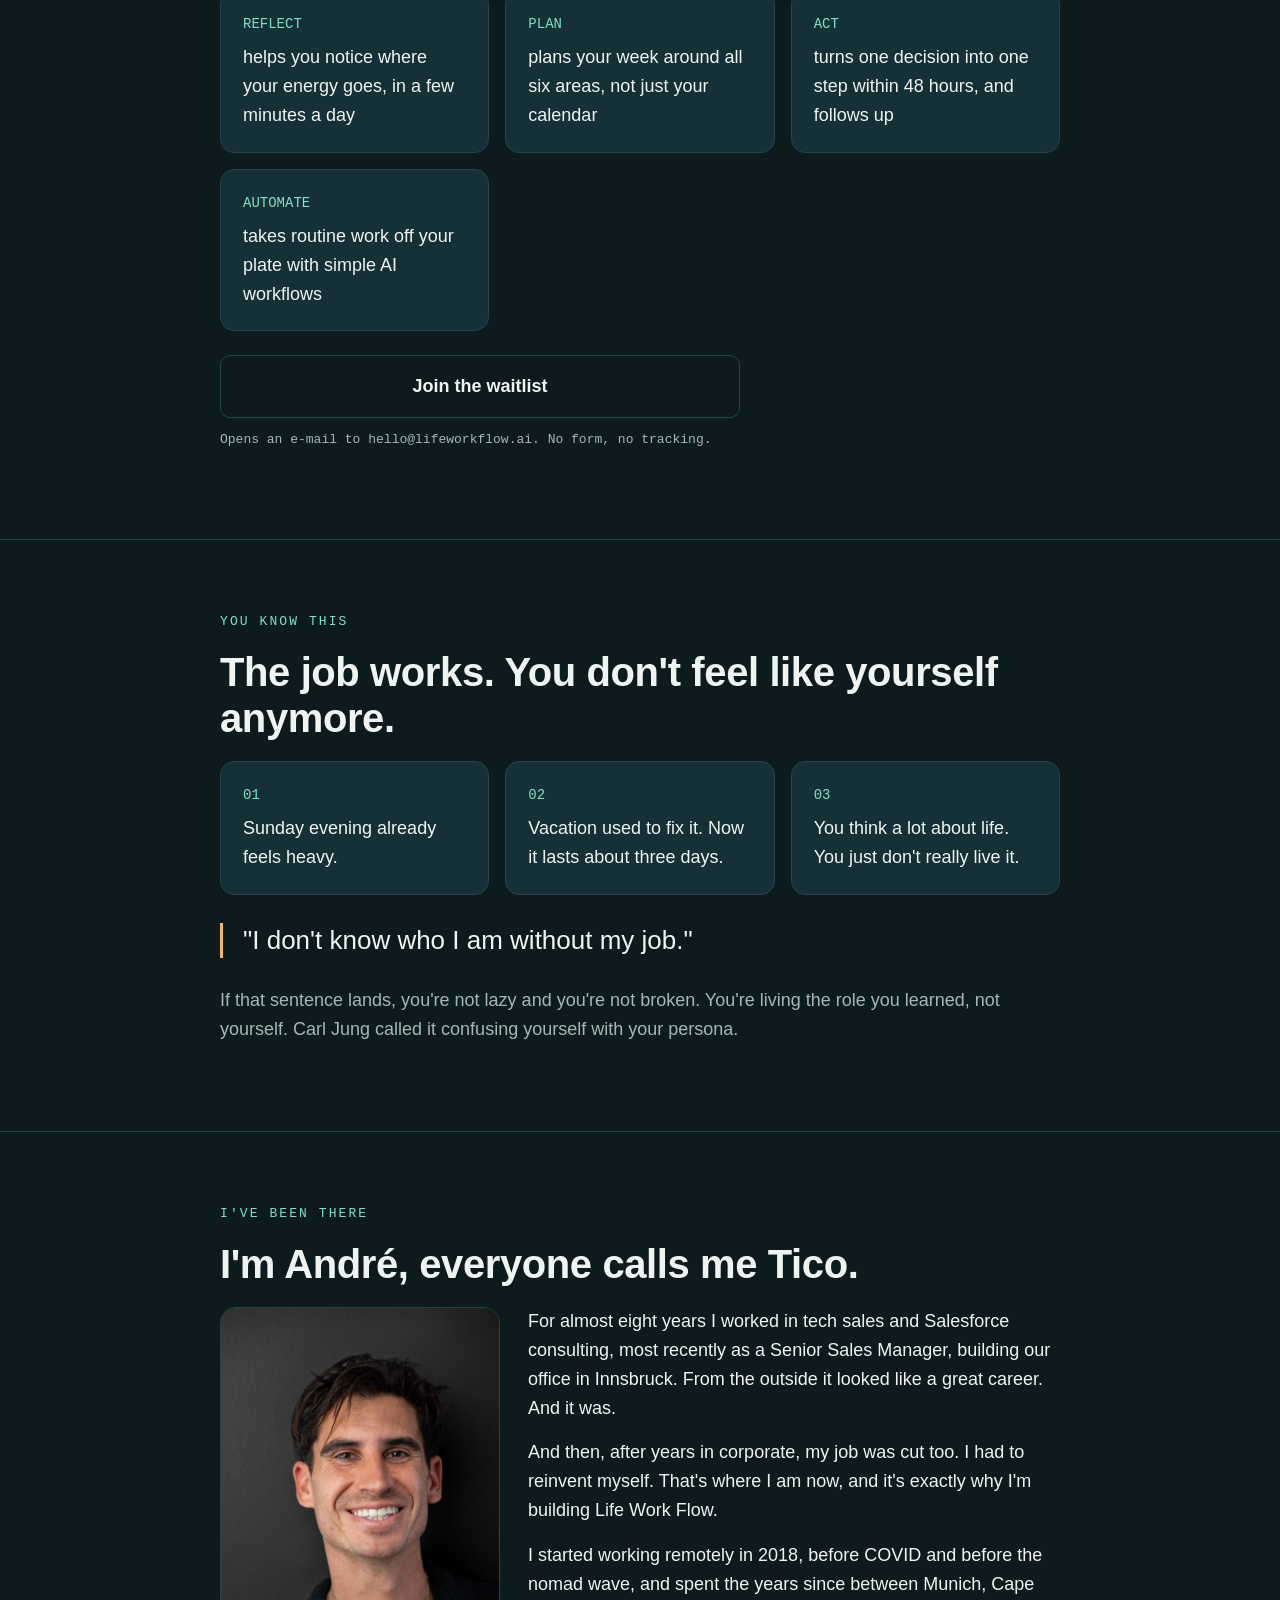
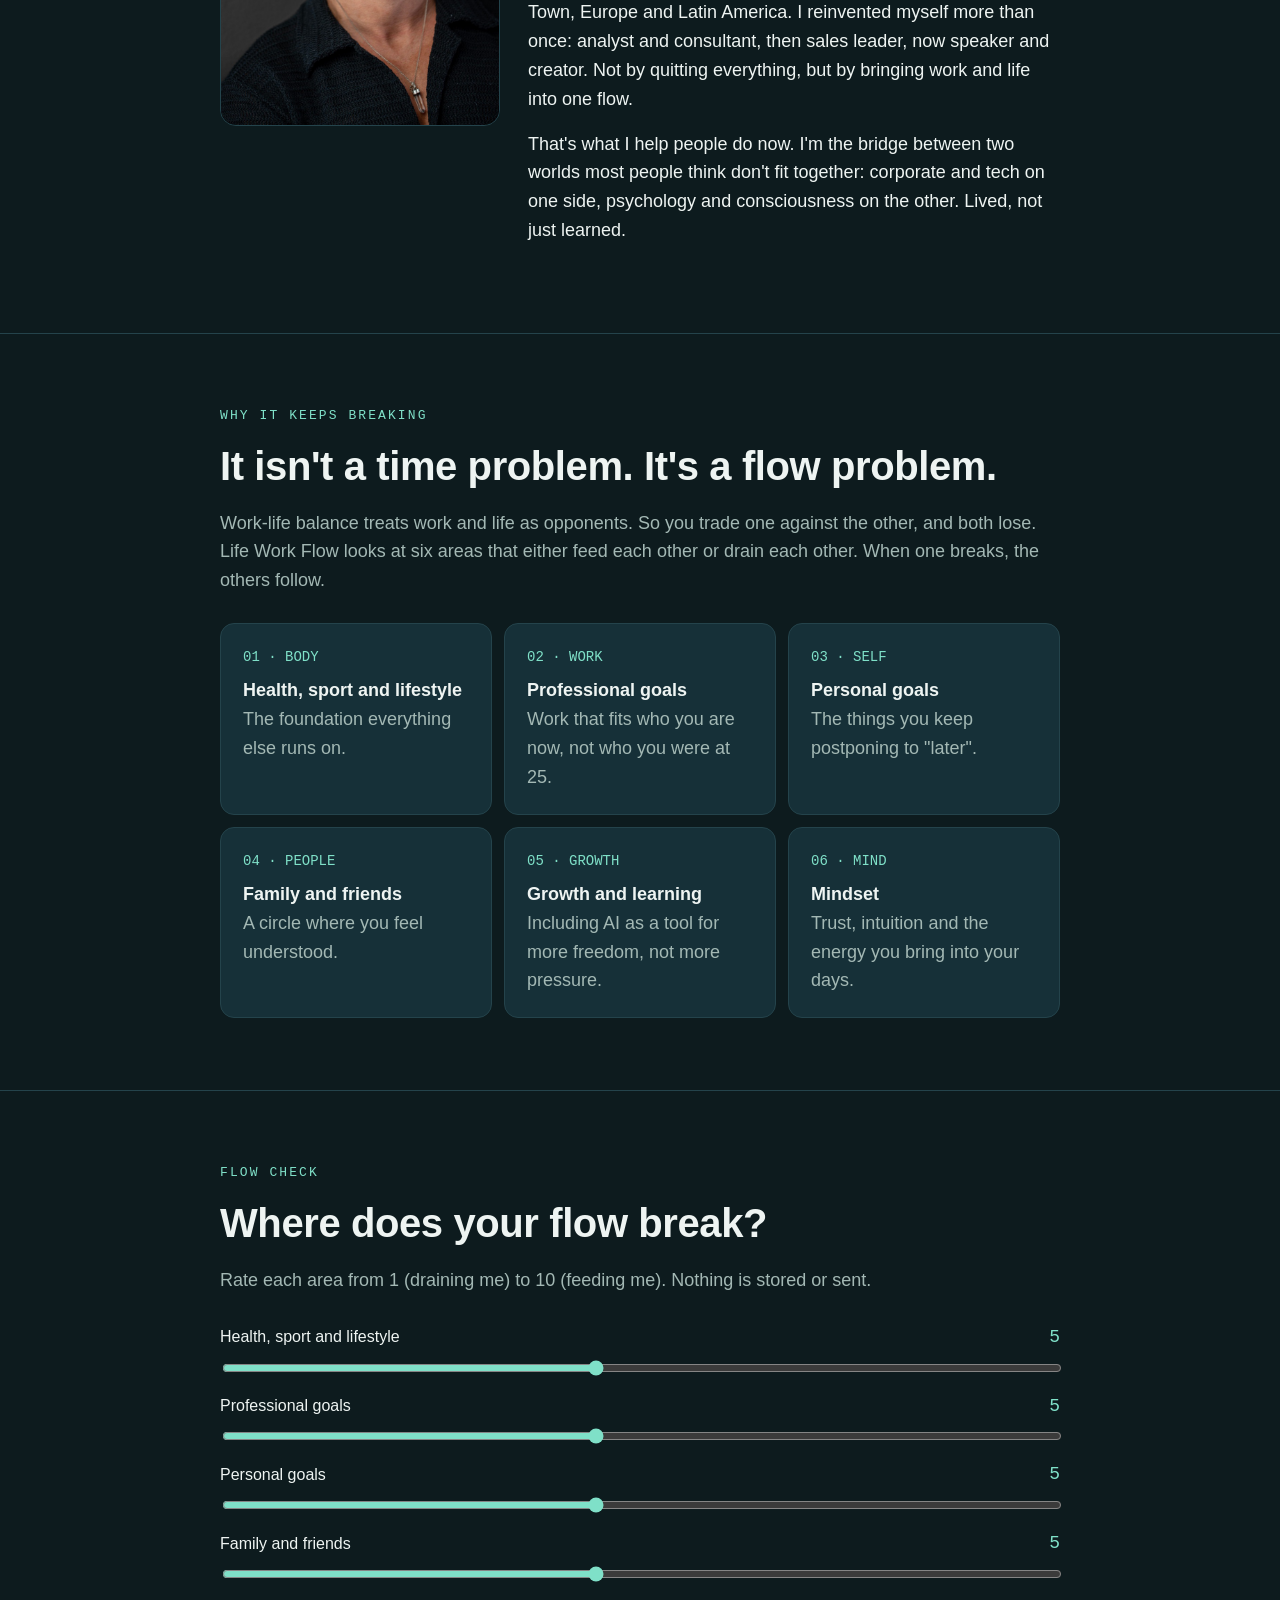
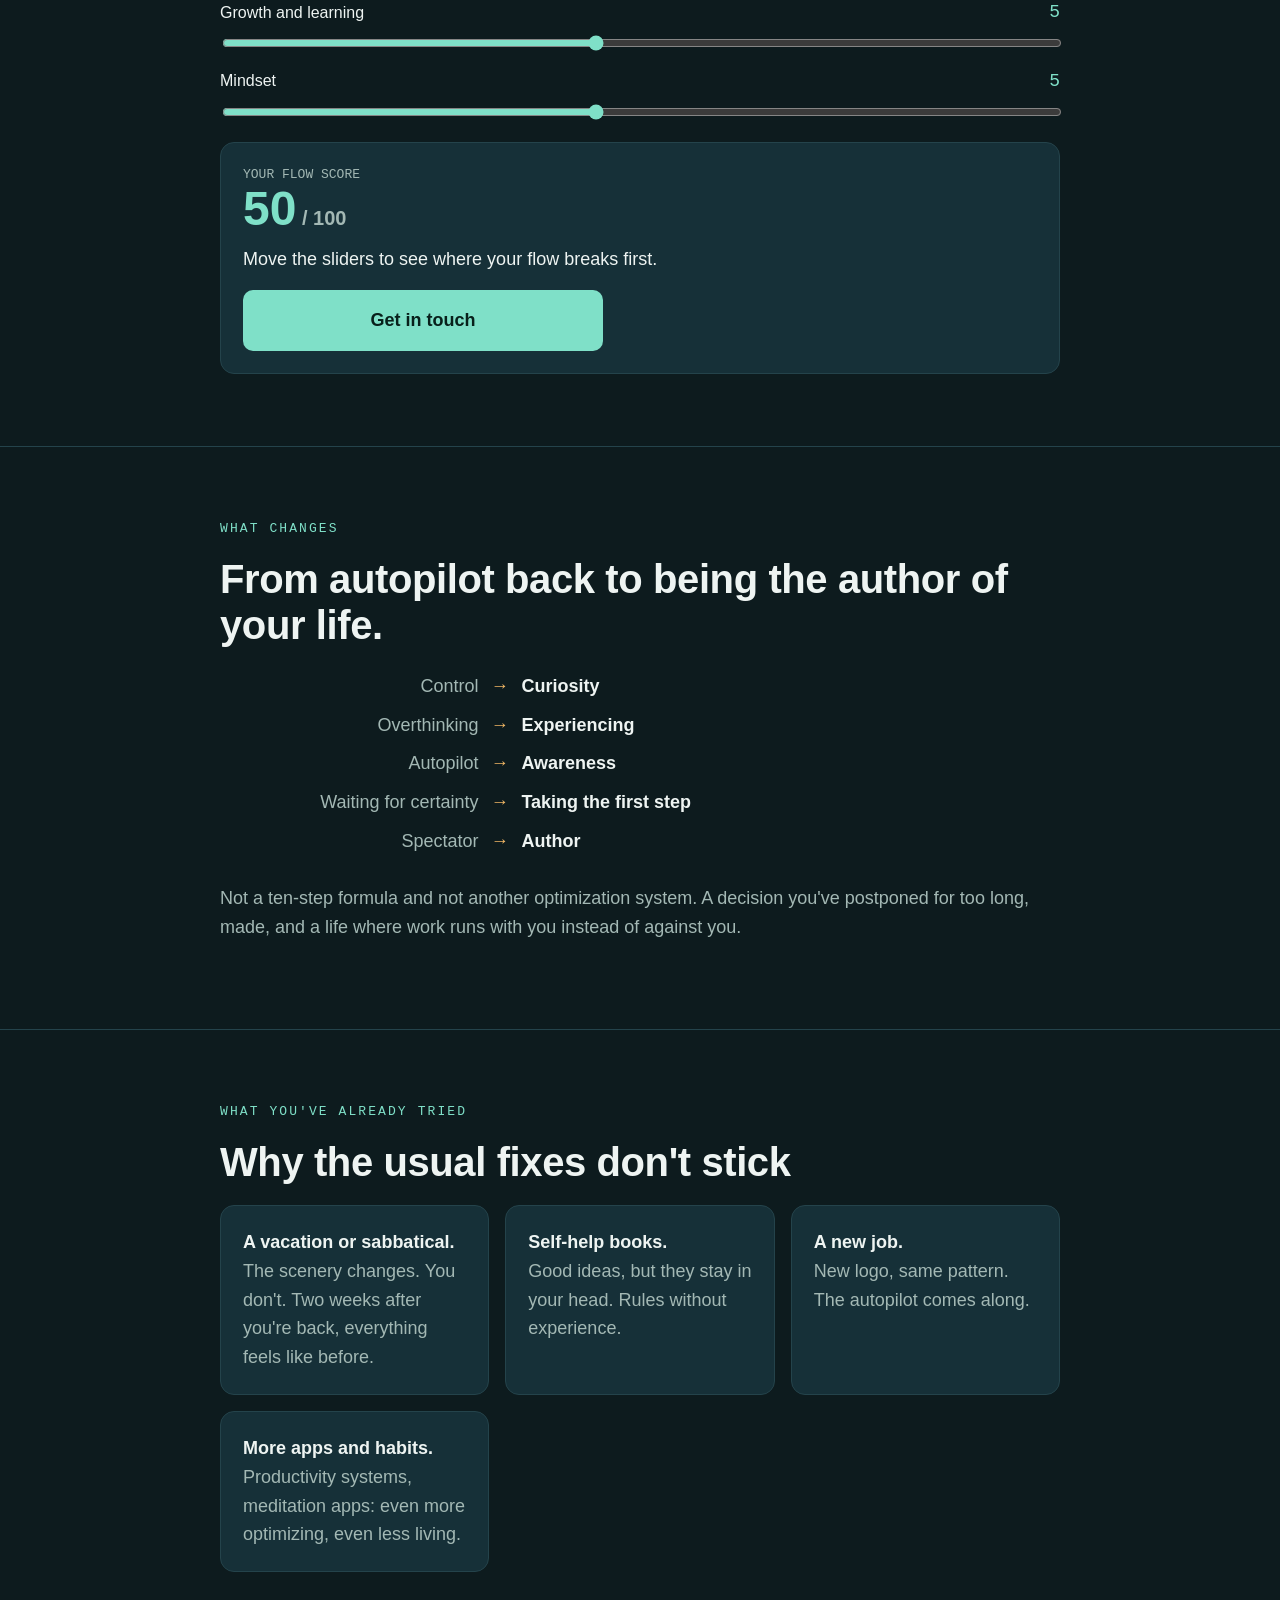
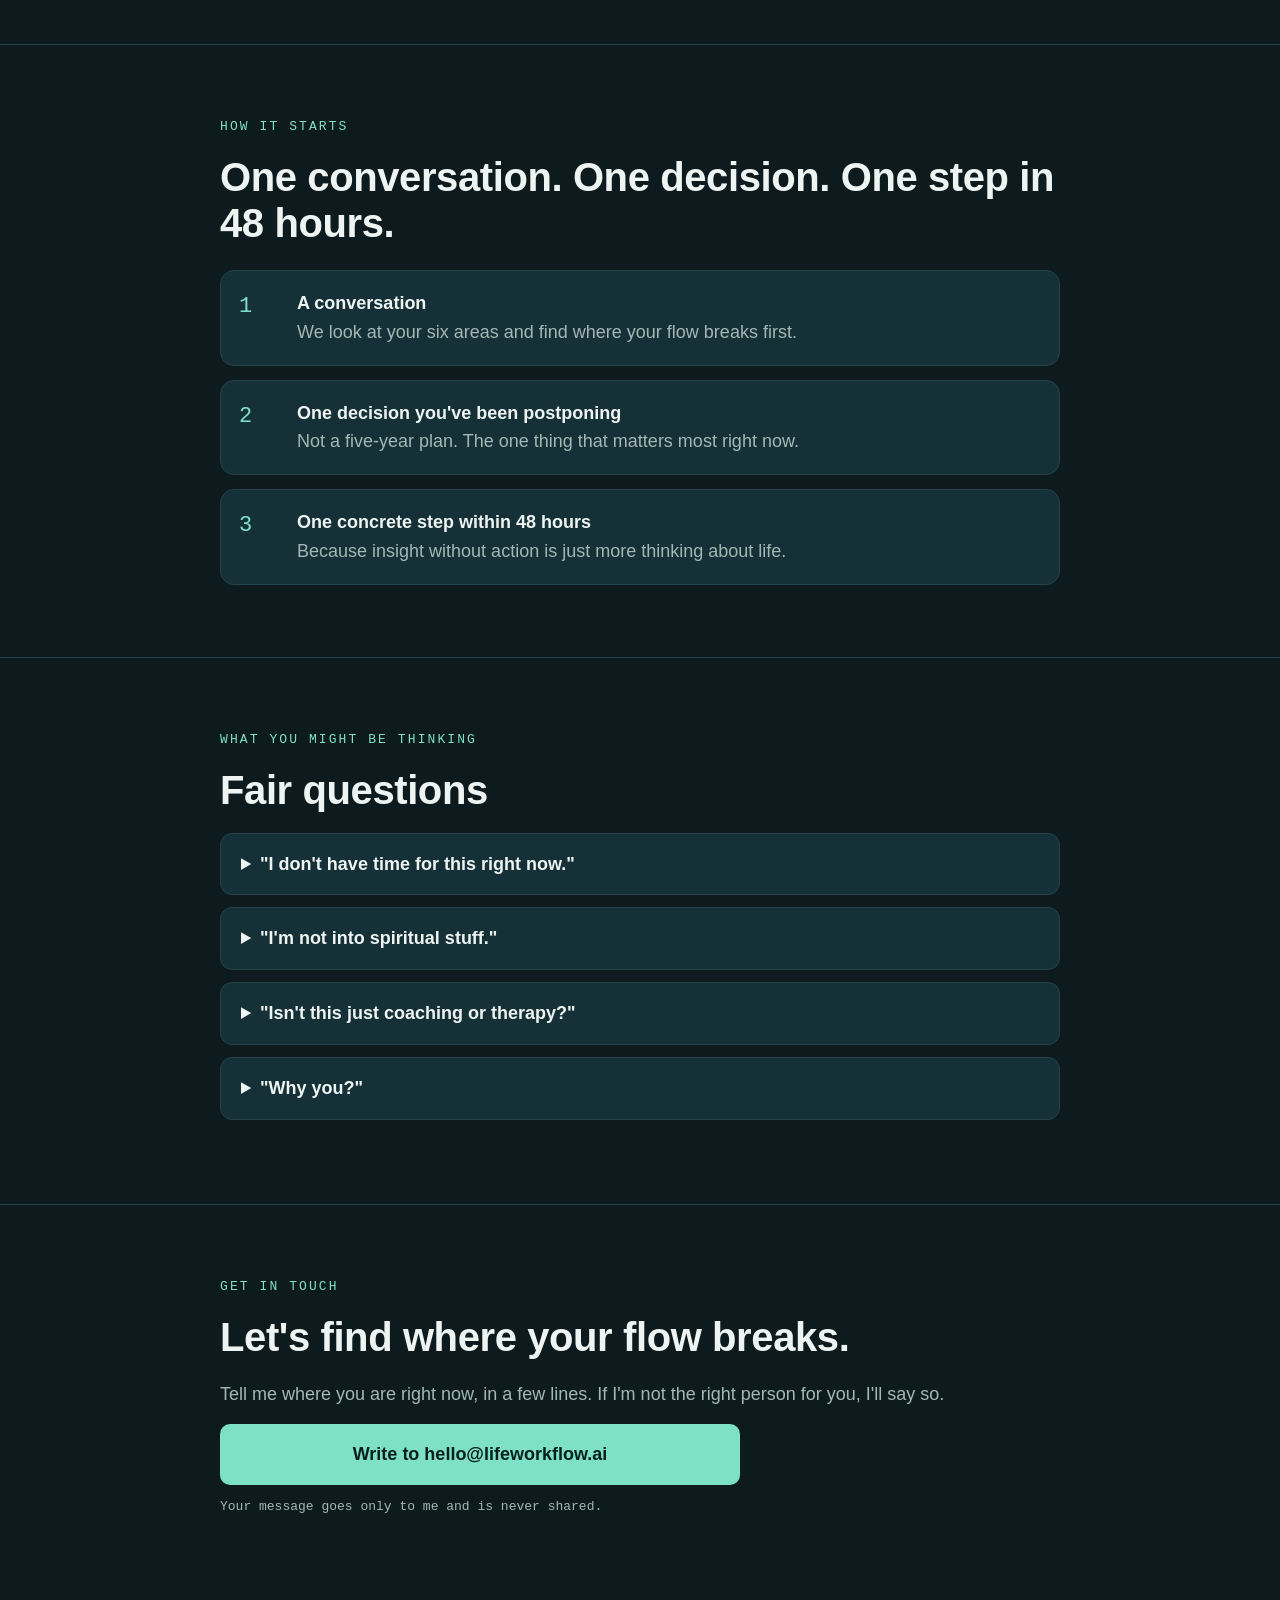
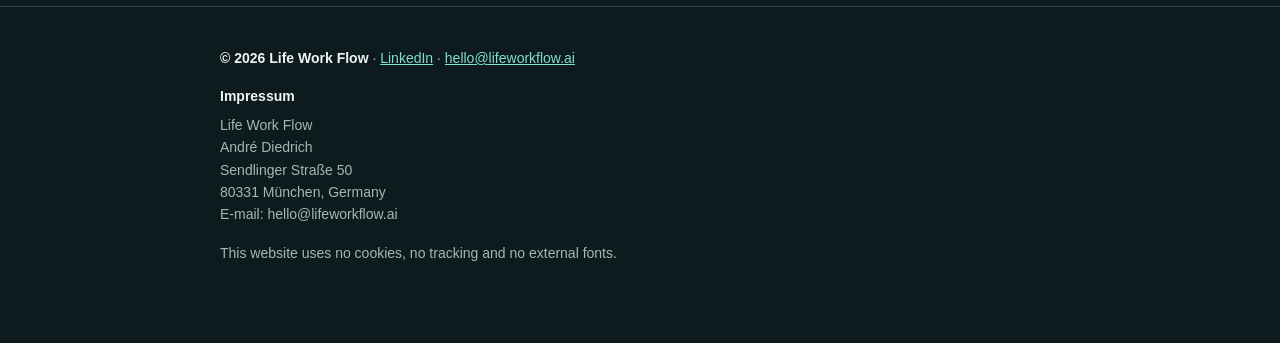
==== commit 277d346b: "Lead with the AI Flow Companion: product line in hero, section moved up, waitlist button, title Co-A" ====
--- a/index.html
+++ b/index.html
@@ -3,7 +3,7 @@
 <head>
   <meta charset="utf-8">
   <meta name="viewport" content="width=device-width, initial-scale=1">
-  <title>Life Work Flow · Tico Diedrich</title>
+  <title>Life Work Flow · AI companion for work and life</title>
   <meta name="description" content="On paper, everything is fine. Inside, you're on autopilot. Life Work Flow helps successful professionals get off autopilot and bring work and life into one flow.">
   <style>
     :root {
@@ -35,6 +35,7 @@
     h1 { font-size: clamp(40px, 7vw, 64px); line-height: 1.05; letter-spacing: -.02em; margin: 0 0 20px; }
     h2 { font-size: clamp(28px, 4.5vw, 40px); line-height: 1.15; margin: 0 0 20px; letter-spacing: -.01em; }
     .lead { font-size: 22px; color: var(--muted); margin: 0 0 32px; max-width: 680px; }
+    .product { font-size: 20px; color: var(--accent); font-weight: 600; margin: 0 0 16px; max-width: 680px; }
     p { margin: 0 0 16px; }
     .muted { color: var(--muted); }
     .small { font-family: var(--mono); font-size: 13px; color: var(--muted); }
@@ -95,6 +96,7 @@
     <div class="wrap">
       <p class="eyebrow">Life Work Flow</p>
       <h1>On paper, everything is fine.<br>Inside, you're on autopilot.</h1>
+      <p class="product">Life Work Flow is building an AI companion that helps professionals get off autopilot.</p>
       <p class="lead">You don't need more balance. You need your work and your life to flow in the same direction again.</p>
       <div class="btns">
         <a class="btn primary" href="#call">Get in touch</a>
@@ -125,6 +127,26 @@
     </div>
   </section>
 
+  <!-- 1b. AI product (moved up for the AWS Activate review, 2026-11-09) -->
+  <section>
+    <div class="wrap">
+      <p class="eyebrow">What we're building</p>
+      <span class="badge">IN DEVELOPMENT</span>
+      <h2>The AI Flow Companion</h2>
+      <p class="muted">AI can give you more freedom or more pressure. We're building the version that gives you freedom. The Flow Check below is the first piece. Next comes a personal AI companion that:</p>
+      <div class="grid3">
+        <div class="card"><span class="num">REFLECT</span>helps you notice where your energy goes, in a few minutes a day</div>
+        <div class="card"><span class="num">PLAN</span>plans your week around all six areas, not just your calendar</div>
+        <div class="card"><span class="num">ACT</span>turns one decision into one step within 48 hours, and follows up</div>
+        <div class="card"><span class="num">AUTOMATE</span>takes routine work off your plate with simple AI workflows</div>
+      </div>
+      <div class="btns" style="margin-top:24px">
+        <a class="btn ghost" href="mailto:hello@lifeworkflow.ai?subject=Waitlist%3A%20AI%20Flow%20Companion">Join the waitlist</a>
+      </div>
+      <p class="small">Opens an e-mail to hello@lifeworkflow.ai. No form, no tracking.</p>
+    </div>
+  </section>
+
   <!-- 2. Recognition -->
   <section>
     <div class="wrap">
@@ -170,22 +192,6 @@
         <div class="card"><span class="num">04 · PEOPLE</span><b>Family and friends</b><br><span class="muted">A circle where you feel understood.</span></div>
         <div class="card"><span class="num">05 · GROWTH</span><b>Growth and learning</b><br><span class="muted">Including AI as a tool for more freedom, not more pressure.</span></div>
         <div class="card"><span class="num">06 · MIND</span><b>Mindset</b><br><span class="muted">Trust, intuition and the energy you bring into your days.</span></div>
-      </div>
-    </div>
-  </section>
-
-  <!-- 4b. AI product -->
-  <section>
-    <div class="wrap">
-      <p class="eyebrow">What we're building</p>
-      <span class="badge">IN DEVELOPMENT</span>
-      <h2>The AI Flow Companion</h2>
-      <p class="muted">AI can give you more freedom or more pressure. We're building the version that gives you freedom. The Flow Check below is the first piece. Next comes a personal AI companion that:</p>
-      <div class="grid3">
-        <div class="card"><span class="num">REFLECT</span>helps you notice where your energy goes, in a few minutes a day</div>
-        <div class="card"><span class="num">PLAN</span>plans your week around all six areas, not just your calendar</div>
-        <div class="card"><span class="num">ACT</span>turns one decision into one step within 48 hours, and follows up</div>
-        <div class="card"><span class="num">AUTOMATE</span>takes routine work off your plate with simple AI workflows</div>
       </div>
     </div>
   </section>
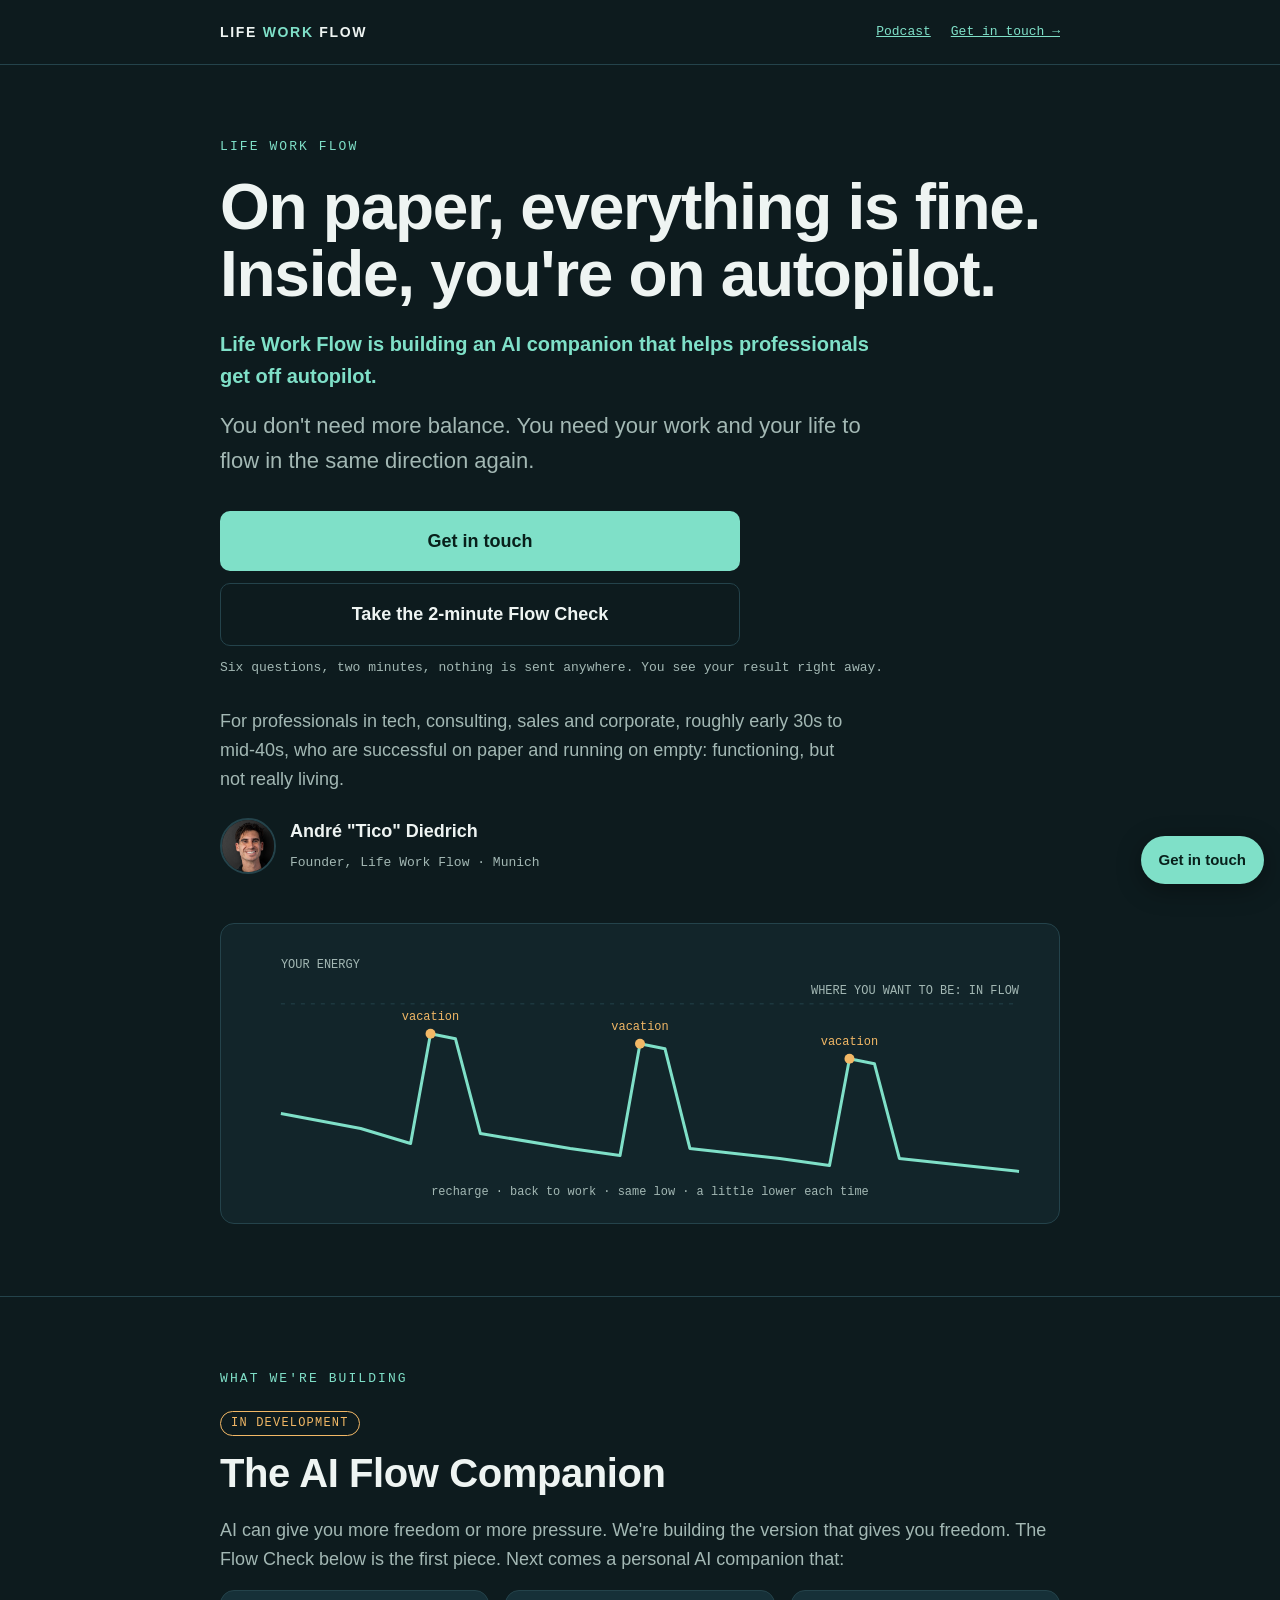
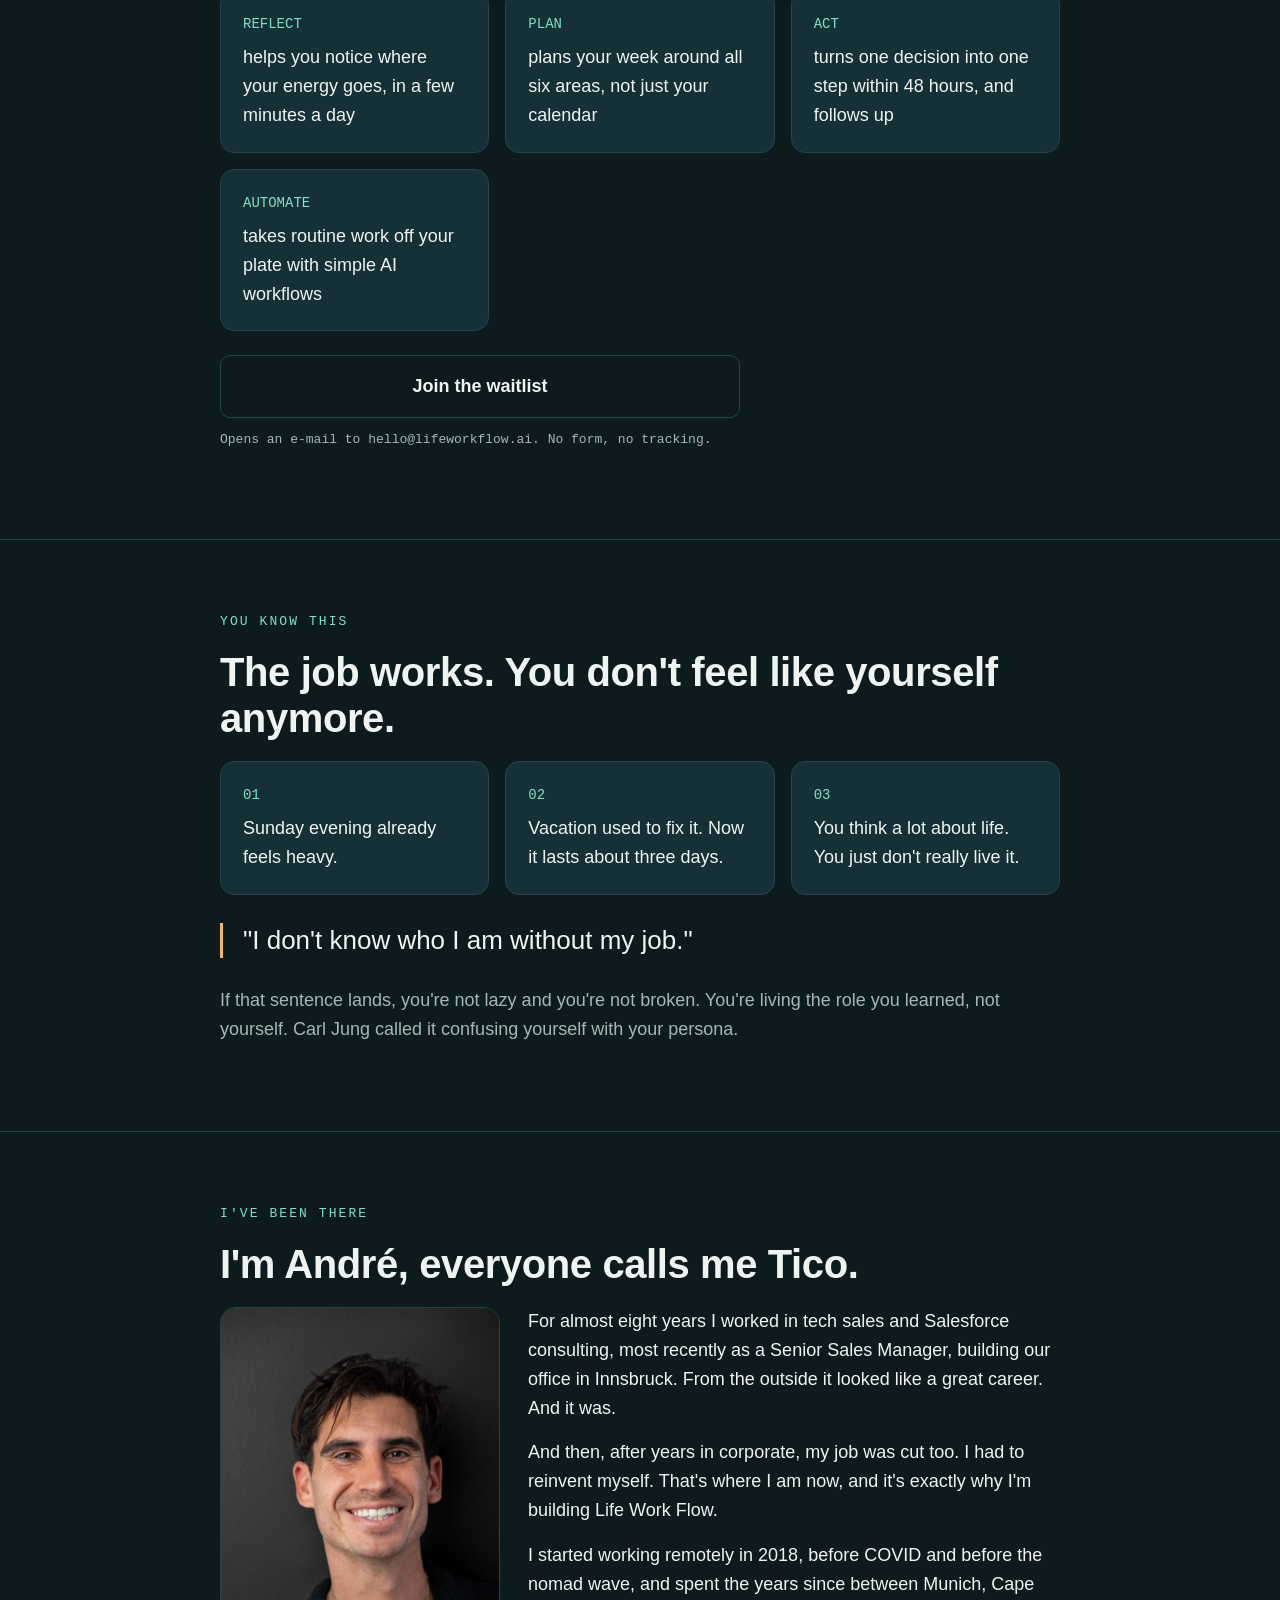
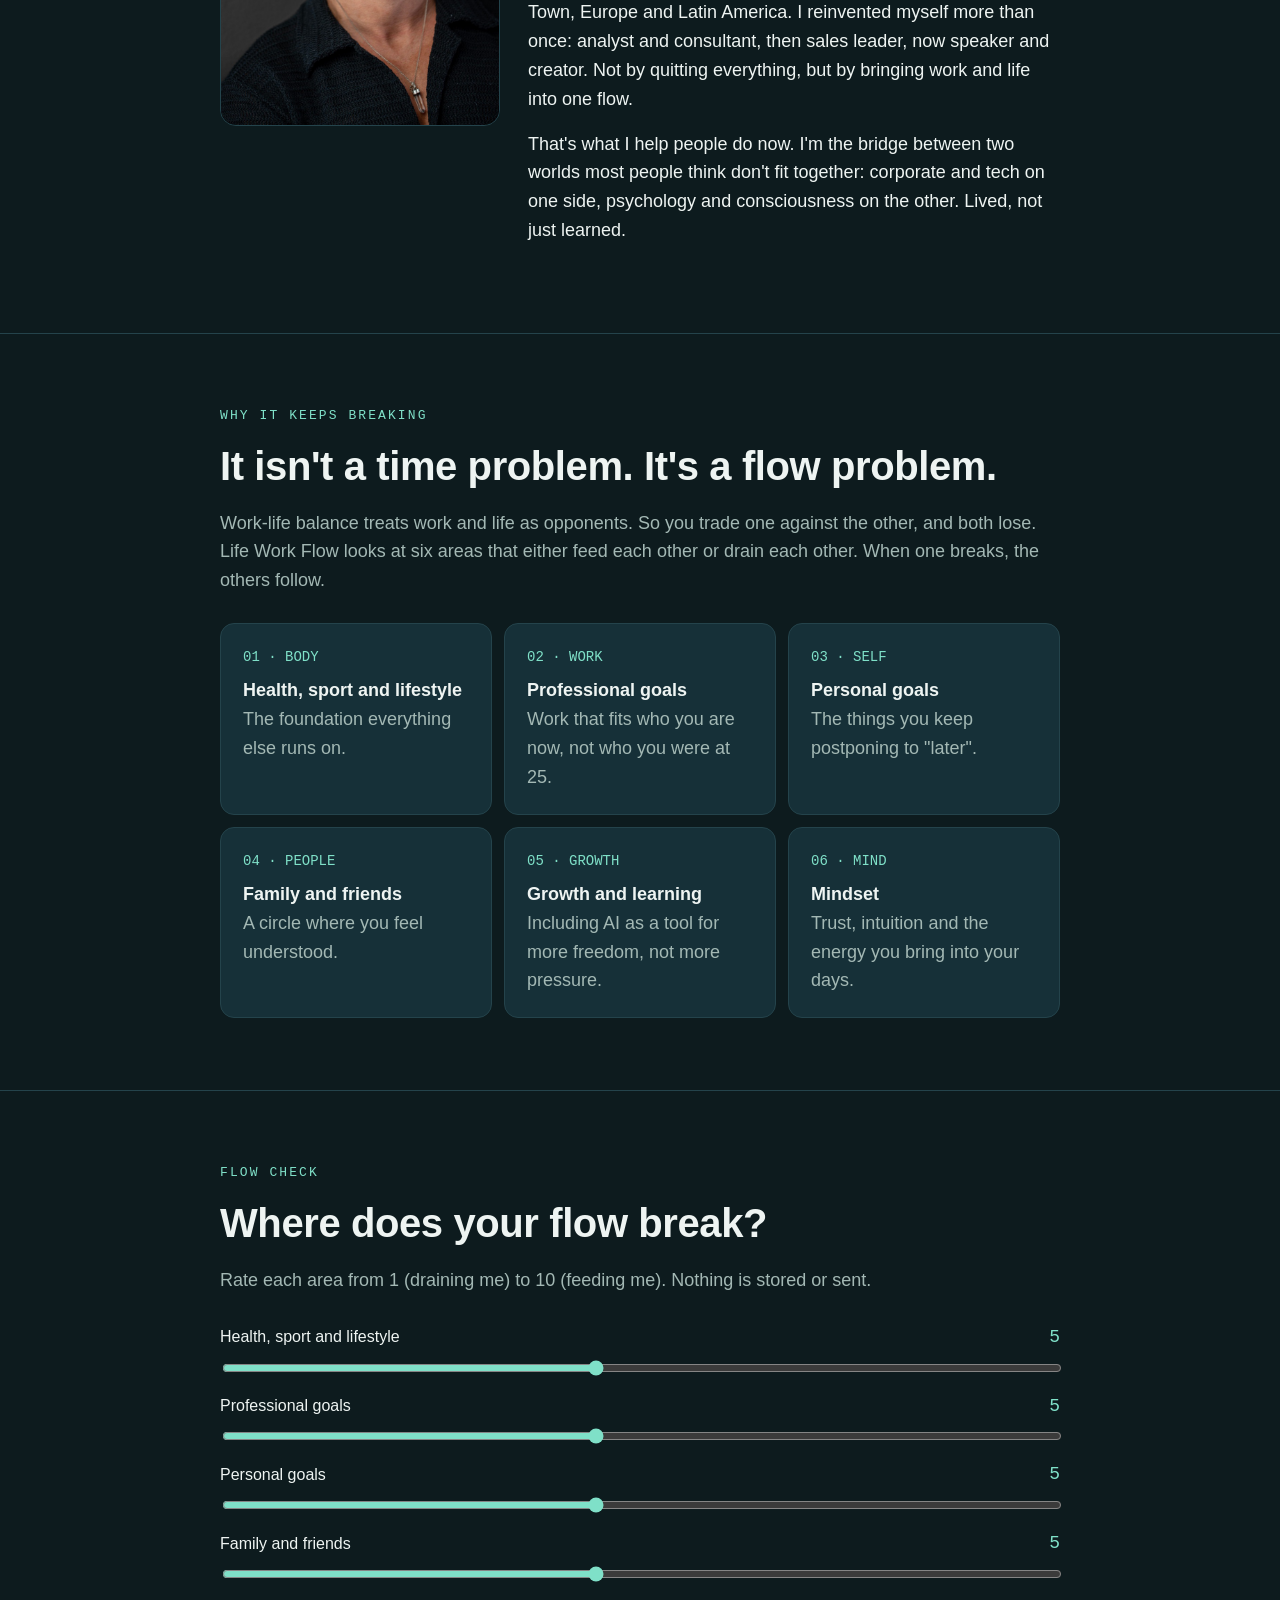
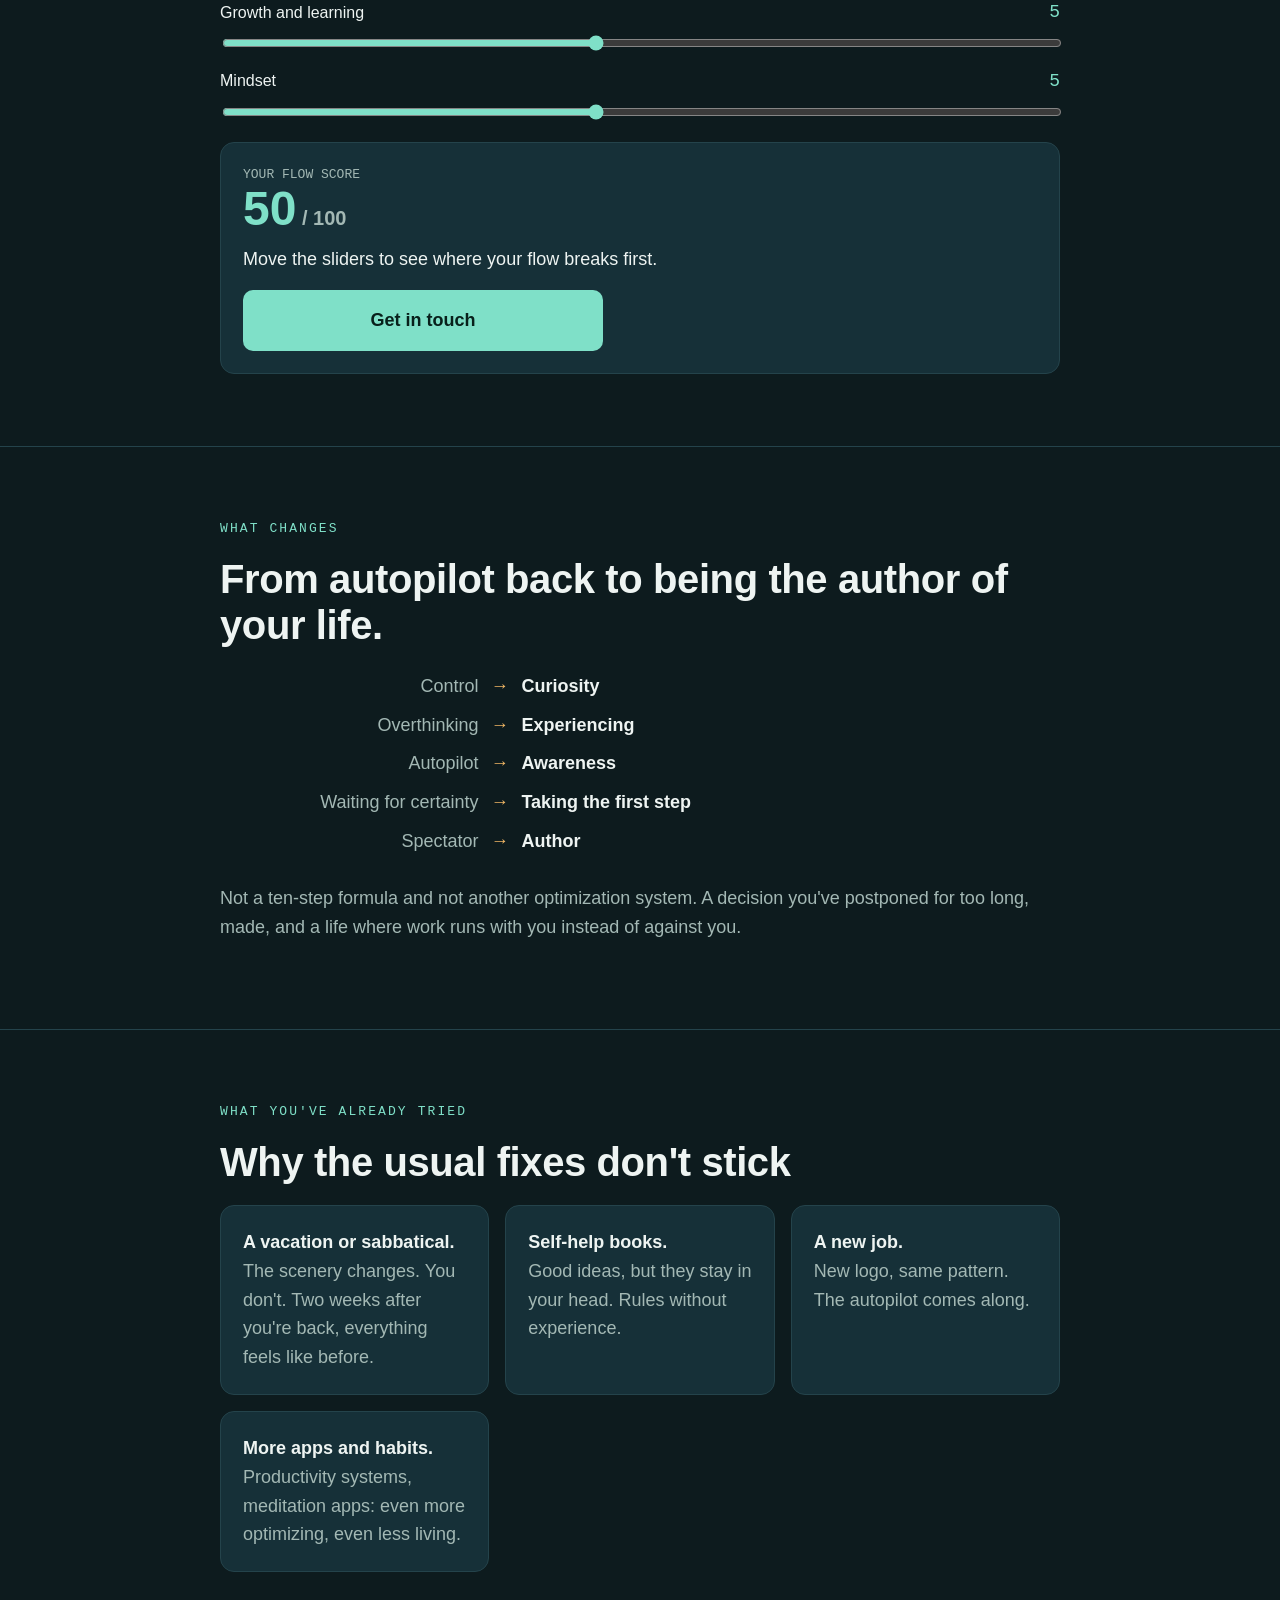
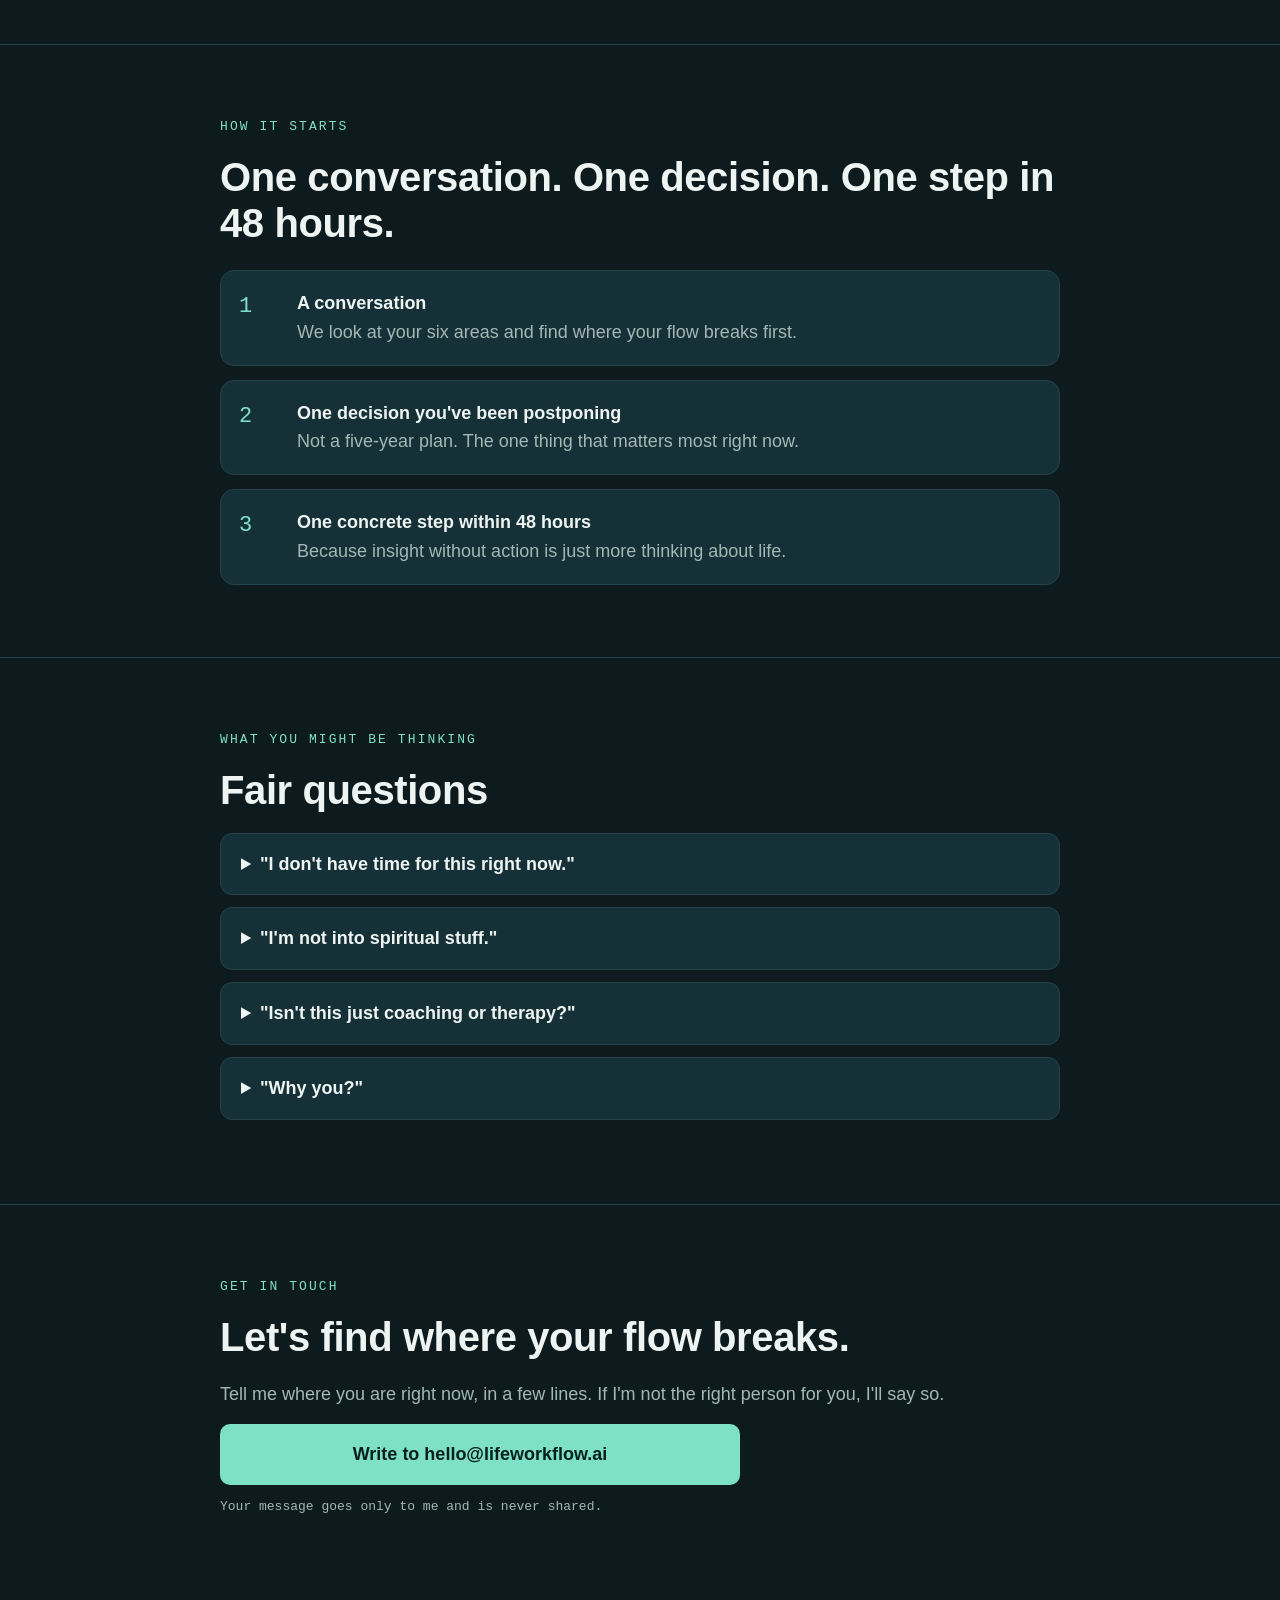
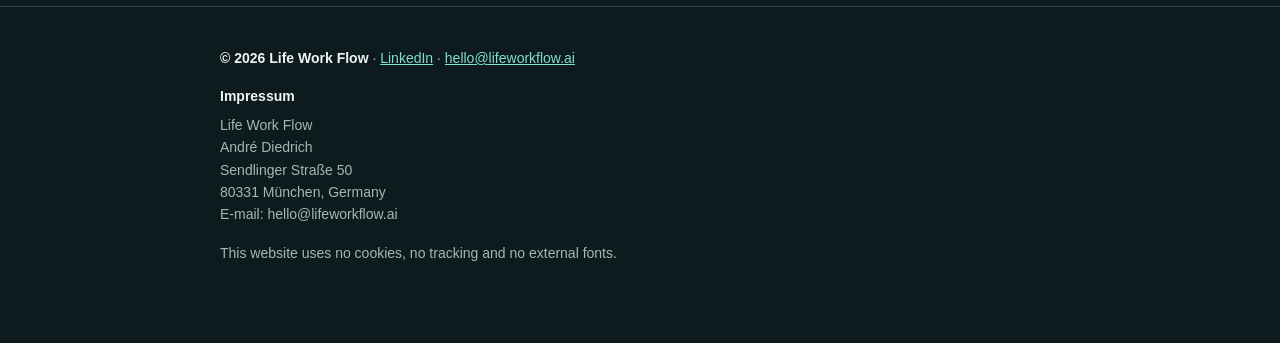
==== commit 42499191: "Add podcast page (Episode 03, Rosa Lazić) and Podcast link in header Fonts are self-hosted, so the s" ====
--- a/index.html
+++ b/index.html
@@ -87,7 +87,7 @@
   <header class="top">
     <div class="wrap">
       <div class="brand">LIFE <span>WORK</span> FLOW</div>
-      <a href="#call" class="small">Get in touch →</a>
+      <nav class="small" style="display:flex;gap:20px"><a href="podcast/">Podcast</a><a href="#call">Get in touch →</a></nav>
     </div>
   </header>
 
